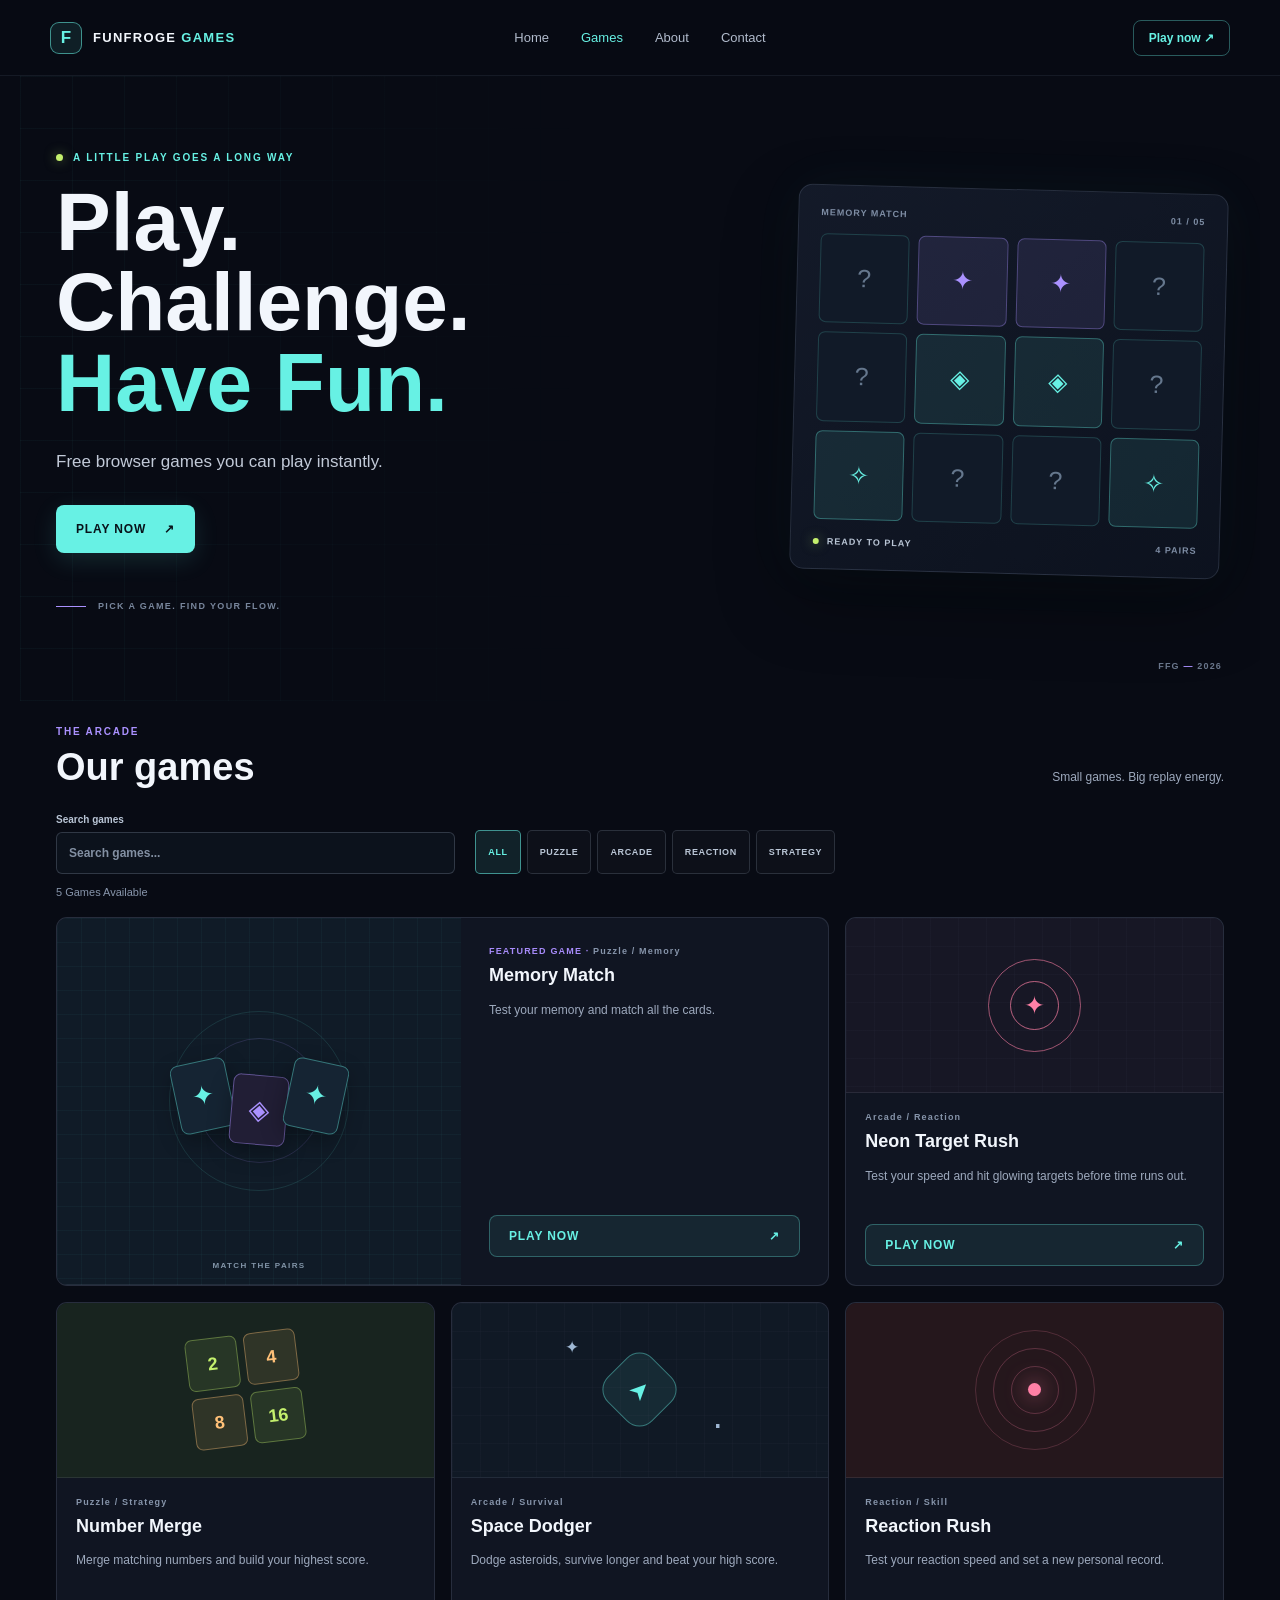
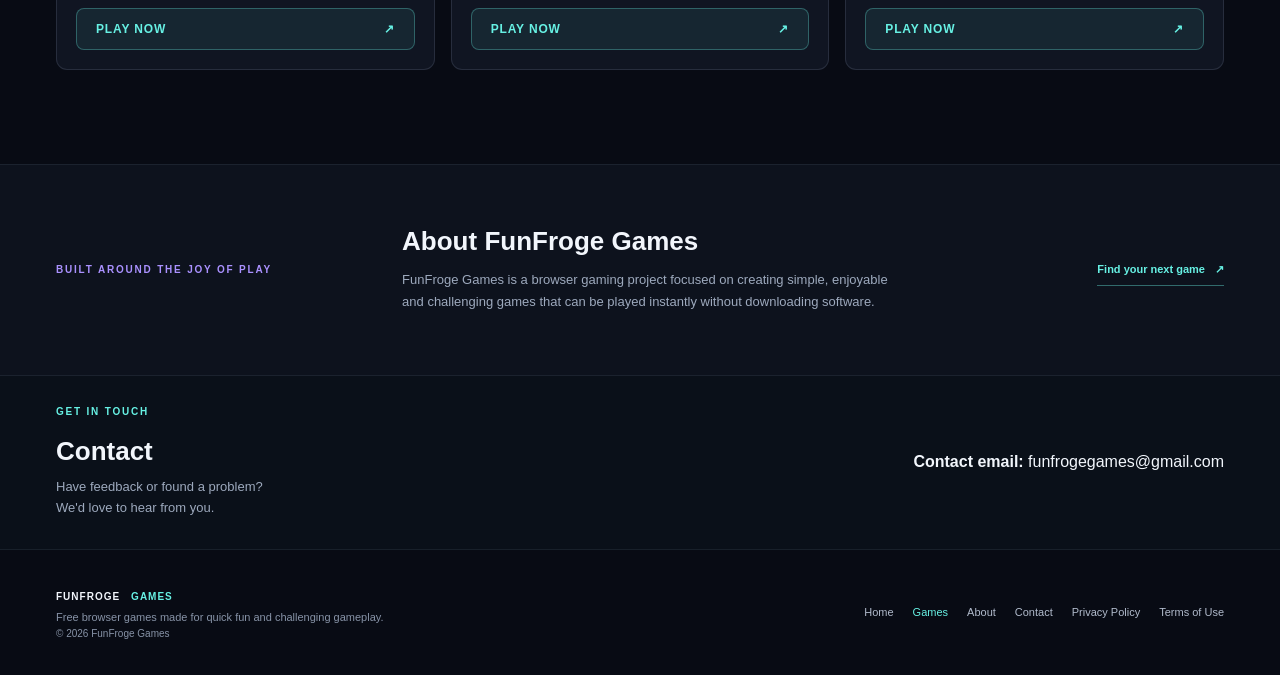
==== Game Hub/index.html @ 773a8972 "Add featured Memory Match card and canonical URL" ====
<!DOCTYPE html>
<html lang="en">
<head><meta name="google-site-verification" content="iga6OK8EvlN-212xRMoKIfvyMnZRNwwrxJqLpU9_YwQ" />
	<meta charset="UTF-8">
	<meta name="viewport" content="width=device-width, initial-scale=1.0">
	<meta name="theme-color" content="#080b14">
	<meta name="description" content="Play free online browser games at FunFroge Games. Enjoy puzzle, arcade, reaction and casual games on desktop and mobile.">
	<meta property="og:type" content="website">
	<meta property="og:title" content="FunFroge Games – Free Online Browser Games">
	<meta property="og:description" content="Play free online browser games at FunFroge Games. Enjoy puzzle, arcade, reaction and casual games on desktop and mobile.">
	<link rel="canonical" href="https://trend630-afk.github.io/funfroge/Game%20Hub/">
	<title>FunFroge Games – Free Online Browser Games</title>
	<link rel="stylesheet" href="style.css">
	<script src="script.js" defer></script>
<!-- Google tag (gtag.js) -->
<script async src="https://www.googletagmanager.com/gtag/js?id=G-54RHV9042V"></script>
<script>
  window.dataLayer = window.dataLayer || [];
  function gtag(){dataLayer.push(arguments);}
  gtag('js', new Date());
  gtag('config', 'G-54RHV9042V');
</script></head>
<body>
	<header class="site-header" id="home" data-nav-section>
		<a class="wordmark" href="#home" aria-label="FunFroge Games home">
			<span class="wordmark-icon" aria-hidden="true">F</span>
			<span>FUNFROGE <strong>GAMES</strong></span>
		</a>
		<nav class="main-nav" aria-label="Main navigation">
			<a href="#home">Home</a>
			<a href="#games">Games</a>
			<a href="#about">About</a>
			<a href="#contact">Contact</a>
		</nav>
		<a class="header-cta" href="#games">Play now <span aria-hidden="true">↗</span></a>
	</header>

	<main>
		<section class="hero" aria-labelledby="hero-title">
			<div class="hero-copy">
				<p class="eyebrow"><span class="eyebrow-dot"></span> A LITTLE PLAY GOES A LONG WAY</p>
				<h1 id="hero-title">Play. Challenge.<br><span>Have Fun.</span></h1>
				<p class="hero-lede">Free browser games you can play instantly.</p>
				<div class="hero-actions">
					<a class="button button-primary" href="#games">Play now <span aria-hidden="true">↗</span></a>
				</div>
				<div class="hero-note"><span class="note-rule"></span> PICK A GAME. FIND YOUR FLOW.</div>
			</div>
			<div class="hero-art" aria-hidden="true">
				<div class="art-topline"><span>MEMORY MATCH</span><span>01 / 05</span></div>
				<div class="memory-preview">
					<div class="preview-card preview-back">?</div>
					<div class="preview-card preview-open">✦</div>
					<div class="preview-card preview-open">✦</div>
					<div class="preview-card preview-back">?</div>
					<div class="preview-card preview-back">?</div>
					<div class="preview-card preview-symbol">◈</div>
					<div class="preview-card preview-symbol">◈</div>
					<div class="preview-card preview-back">?</div>
					<div class="preview-card preview-symbol">✧</div>
					<div class="preview-card preview-back">?</div>
					<div class="preview-card preview-back">?</div>
					<div class="preview-card preview-symbol">✧</div>
				</div>
				<div class="art-footer"><span><i></i> READY TO PLAY</span><span>4 PAIRS</span></div>
			</div>
			<div class="hero-index" aria-hidden="true">FFG <span>—</span> 2026</div>
		</section>

		<section class="games-section content-width" id="games" data-nav-section aria-labelledby="games-title">
			<div class="section-heading">
				<div>
					<p class="eyebrow">THE ARCADE</p>
					<h2 id="games-title">Our games</h2>
				</div>
				<p class="section-aside">Small games. Big replay energy.</p>
			</div>
			<div class="library-controls">
				<label class="game-search" for="gameSearch">
					<span>Search games</span>
					<input id="gameSearch" type="search" placeholder="Search games..." autocomplete="off">
				</label>
				<div class="category-filters" role="group" aria-label="Filter games by category">
					<button class="filter-button" type="button" data-filter="all" aria-pressed="true">All</button>
					<button class="filter-button" type="button" data-filter="puzzle" aria-pressed="false">Puzzle</button>
					<button class="filter-button" type="button" data-filter="arcade" aria-pressed="false">Arcade</button>
					<button class="filter-button" type="button" data-filter="reaction" aria-pressed="false">Reaction</button>
					<button class="filter-button" type="button" data-filter="strategy" aria-pressed="false">Strategy</button>
				</div>
				<p class="game-count" id="gameCount" role="status" aria-live="polite">5 Games Available</p>
			</div>
			<p class="no-games-message" id="noGamesMessage" hidden>No games match that search and category.</p>

			<div class="game-grid">
				<article class="game-card game-card-featured" data-categories="puzzle memory">

					<div class="game-art memory-art" aria-hidden="true">
						<div class="art-orbit orbit-one"></div>
						<div class="art-orbit orbit-two"></div>
						<div class="mini-card mini-card-a">✦</div>
						<div class="mini-card mini-card-b">◈</div>
						<div class="mini-card mini-card-c">✦</div>
						<span class="art-caption">MATCH THE PAIRS</span>
					</div>
					<div class="game-card-body">
						<div class="card-title-row">
							<div>
								<p class="card-category">Puzzle / Memory</p>
								<h3>Memory Match</h3>
							</div>
						</div>
						<p class="game-description">Test your memory and match all the cards.</p>
						<a class="button button-game" href="../Memory%20Match/index.html" aria-label="Play Memory Match">Play now <span aria-hidden="true">↗</span></a>
					</div>
				</article>

				<article class="game-card" data-categories="arcade reaction">
					<div class="game-art target-art" aria-hidden="true">
						<div class="target-ring ring-outer"></div><div class="target-ring ring-inner"></div><span>✦</span>
					</div>
					<div class="game-card-body">
						<div class="card-title-row"><div><p class="card-category">Arcade / Reaction</p><h3>Neon Target Rush</h3></div></div>
						<p class="game-description">Test your speed and hit glowing targets before time runs out.</p>
						<a class="button button-game" href="../Neon%20Target%20Rush/index.html" aria-label="Play Neon Target Rush">Play now <span aria-hidden="true">↗</span></a>
					</div>
				</article>

				<article class="game-card" data-categories="puzzle strategy">
					<div class="game-art merge-art" aria-hidden="true">
						<div class="merge-tiles"><span>2</span><span>4</span><span>8</span><span>16</span></div>
					</div>
					<div class="game-card-body">
						<div class="card-title-row"><div><p class="card-category">Puzzle / Strategy</p><h3>Number Merge</h3></div></div>
						<p class="game-description">Merge matching numbers and build your highest score.</p>
						<a class="button button-game" href="../Number%20Merge/index.html" aria-label="Play Number Merge">Play now <span aria-hidden="true">↗</span></a>
					</div>
				</article>

				<article class="game-card" data-categories="arcade survival">
					<div class="game-art space-art" aria-hidden="true">
						<div class="space-star star-one">✦</div><div class="space-star star-two">·</div><div class="space-ship">➤</div>
					</div>
					<div class="game-card-body">
						<div class="card-title-row"><div><p class="card-category">Arcade / Survival</p><h3>Space Dodger</h3></div></div>
						<p class="game-description">Dodge asteroids, survive longer and beat your high score.</p>
						<a class="button button-game" href="../Space%20Dodger/index.html" aria-label="Play Space Dodger">Play now <span aria-hidden="true">↗</span></a>
					</div>
				</article>

				<article class="game-card" data-categories="reaction skill">
					<div class="game-art reaction-art" aria-hidden="true">
						<div class="reaction-rings"><span></span><span></span><span></span></div>
						<div class="reaction-dot"></div>
					</div>
					<div class="game-card-body">
						<div class="card-title-row"><div><p class="card-category">Reaction / Skill</p><h3>Reaction Rush</h3></div></div>
						<p class="game-description">Test your reaction speed and set a new personal record.</p>
						<a class="button button-game" href="../Reaction%20Rush/index.html" aria-label="Play Reaction Rush">Play now <span aria-hidden="true">↗</span></a>
					</div>
				</article>
			</div>
		</section>

		<section class="about-section" id="about" data-nav-section aria-labelledby="about-title">
			<div class="about-inner content-width">
				<p class="eyebrow">BUILT AROUND THE JOY OF PLAY</p>
				<div class="about-copy">
					<h2 id="about-title">About FunFroge Games</h2>
					<p>FunFroge Games is a browser gaming project focused on creating simple, enjoyable and challenging games that can be played instantly without downloading software.</p>
				</div>
				<a class="about-link" href="#games">Find your next game <span aria-hidden="true">↗</span></a>
			</div>
		</section>

		<section class="contact-section" id="contact" data-nav-section aria-labelledby="contact-title">
			<div class="contact-inner content-width">
				<div>
					<p class="eyebrow">GET IN TOUCH</p>
					<h2 id="contact-title">Contact</h2>
					<p>Have feedback or found a problem?<br>We'd love to hear from you.</p>
				</div>
				<p><strong>Contact email:</strong>
<a href="mailto:funfrogegames@gmail.com">funfrogegames@gmail.com</a></p>
			</div>
		</section>
	</main>

	<footer class="site-footer">
		<div class="footer-brand">
			<a class="footer-wordmark" href="#home">FUNFROGE <span>GAMES</span></a>
			<p class="footer-description">Free browser games made for quick fun and challenging gameplay.</p>
			<p class="footer-copyright">© 2026 FunFroge Games</p>
		</div>
		<nav class="footer-nav" aria-label="Footer navigation">
			<a href="#home">Home</a><a href="#games">Games</a><a href="#about">About</a><a href="#contact">Contact</a>
			<a href="privacy.html">Privacy Policy</a><a href="terms.html">Terms of Use</a>
		</nav>
	</footer>
</body>
</html>
---- Game Hub/style.css ----
:root {
	color-scheme: dark;
	--ink: #080b14;
	--panel: #101522;
	--panel-raised: #151c2b;
	--line: rgba(190, 208, 235, 0.13);
	--muted: #9da9bd;
	--text: #f2f6fc;
	--cyan: #67f1e4;
	--purple: #aa91ff;
	--lime: #c4f06d;
}

* {
	box-sizing: border-box;
}

html {
	scroll-behavior: smooth;
	scroll-padding-top: 88px;
}

body {
	min-width: 320px;
	margin: 0;
	background: var(--ink);
	color: var(--text);
	font-family: "Bahnschrift", "Trebuchet MS", sans-serif;
	-webkit-font-smoothing: antialiased;
}

a {
	color: inherit;
	text-decoration: none;
}

a:focus-visible {
	outline: 2px solid var(--cyan);
	outline-offset: 4px;
}

.site-header {
	position: sticky;
	top: 0;
	z-index: 10;
	display: grid;
	grid-template-columns: 1fr auto 1fr;
	align-items: center;
	min-height: 76px;
	padding: 0 max(32px, calc((100vw - 1180px) / 2));
	border-bottom: 1px solid rgba(190, 208, 235, 0.08);
	background: rgba(8, 11, 20, 0.92);
	backdrop-filter: blur(16px);
}

.wordmark,
.footer-wordmark {
	display: inline-flex;
	align-items: center;
	gap: 11px;
	width: fit-content;
	font-size: 13px;
	font-weight: 800;
	letter-spacing: 0.1em;
}

.wordmark strong,
.footer-wordmark span {
	color: var(--cyan);
}

.wordmark-icon {
	display: grid;
	place-items: center;
	width: 32px;
	height: 32px;
	border: 1px solid rgba(103, 241, 228, 0.55);
	border-radius: 9px;
	background: rgba(103, 241, 228, 0.09);
	color: var(--cyan);
	font-size: 17px;
	letter-spacing: 0;
}

.main-nav,
.footer-nav {
	display: flex;
	align-items: center;
	gap: 32px;
}

.footer-nav {
	flex-wrap: wrap;
	justify-content: flex-end;
	row-gap: 12px;
}

.main-nav a,
.footer-nav a {
	color: #b1bbcc;
	font-size: 13px;
	transition: color 160ms ease;
}

.main-nav a:hover,
.footer-nav a:hover,
.main-nav a[aria-current="location"],
.footer-nav a[aria-current="location"] {
	color: var(--cyan);
}

.header-cta {
	justify-self: end;
	padding: 10px 15px;
	border: 1px solid rgba(103, 241, 228, 0.35);
	border-radius: 8px;
	color: var(--cyan);
	font-size: 12px;
	font-weight: 700;
	transition: background 160ms ease, border-color 160ms ease, transform 160ms ease;
}

.header-cta:hover {
	transform: translateY(-1px);
	border-color: var(--cyan);
	background: rgba(103, 241, 228, 0.08);
}

.hero {
	position: relative;
	display: grid;
	grid-template-columns: minmax(0, 1fr) minmax(330px, 0.86fr);
	align-items: center;
	gap: 64px;
	min-height: 570px;
	max-width: 1240px;
	margin: 0 auto;
	padding: 76px 36px 90px;
	overflow: hidden;
}

.hero::before {
	position: absolute;
	top: 0;
	left: 0;
	width: 52%;
	height: 100%;
	background-image: linear-gradient(rgba(103, 241, 228, 0.035) 1px, transparent 1px), linear-gradient(90deg, rgba(103, 241, 228, 0.035) 1px, transparent 1px);
	background-size: 52px 52px;
	content: "";
	mask-image: linear-gradient(90deg, #000 5%, transparent 90%);
	pointer-events: none;
}

.hero-copy {
	position: relative;
	z-index: 1;
	max-width: 590px;
}

.eyebrow {
	margin: 0 0 19px;
	color: var(--cyan);
	font-size: 10px;
	font-weight: 800;
	letter-spacing: 0.18em;
}

.hero .eyebrow {
	display: flex;
	align-items: center;
	gap: 10px;
}

.eyebrow-dot,
.status-badge i,
.art-footer i {
	width: 7px;
	height: 7px;
	border-radius: 50%;
	background: var(--lime);
	box-shadow: 0 0 12px rgba(196, 240, 109, 0.5);
}

.hero h1 {
	margin: 0;
	font-size: clamp(50px, 6.6vw, 82px);
	font-weight: 800;
	letter-spacing: 0;
	line-height: 0.98;
}

.hero h1 span {
	color: var(--cyan);
}

.hero-lede {
	max-width: 450px;
	margin: 25px 0 0;
	color: #c2cad8;
	font-size: 17px;
	line-height: 1.6;
}

.hero-support {
	margin: 8px 0 0;
	color: var(--muted);
	font-size: 13px;
	line-height: 1.6;
}

.hero-actions {
	display: flex;
	flex-wrap: wrap;
	gap: 12px;
	margin-top: 30px;
}

.button {
	display: inline-flex;
	align-items: center;
	justify-content: center;
	gap: 18px;
	min-height: 48px;
	padding: 0 19px;
	border: 1px solid transparent;
	border-radius: 8px;
	font-size: 12px;
	font-weight: 800;
	letter-spacing: 0.07em;
	text-transform: uppercase;
	transition: transform 170ms ease, background 170ms ease, border-color 170ms ease, box-shadow 170ms ease;
}

.button:hover {
	transform: translateY(-2px);
}

.button:active,
.header-cta:active {
	transform: translateY(1px) scale(0.985);
}

.button-primary {
	background: var(--cyan);
	color: #081219;
	box-shadow: 0 7px 24px rgba(103, 241, 228, 0.13);
}

.button-primary:hover {
	background: #8cfff3;
	box-shadow: 0 9px 26px rgba(103, 241, 228, 0.23);
}

.button-secondary {
	border-color: rgba(190, 208, 235, 0.2);
	background: rgba(255, 255, 255, 0.025);
	color: #e4eaf5;
}

.button-secondary:hover {
	border-color: rgba(170, 145, 255, 0.65);
	background: rgba(170, 145, 255, 0.08);
}

.hero-note {
	display: flex;
	align-items: center;
	gap: 12px;
	margin-top: 48px;
	color: #78869c;
	font-size: 9px;
	font-weight: 700;
	letter-spacing: 0.15em;
}

.note-rule {
	width: 30px;
	height: 1px;
	background: var(--purple);
}

.hero-art {
	position: relative;
	width: 100%;
	max-width: 430px;
	justify-self: end;
	padding: 22px;
	border: 1px solid rgba(148, 165, 192, 0.18);
	border-radius: 14px;
	background: linear-gradient(145deg, rgba(21, 28, 43, 0.92), rgba(13, 19, 31, 0.95));
	box-shadow: 0 28px 70px rgba(0, 0, 0, 0.35), 0 0 55px rgba(103, 241, 228, 0.045);
	transform: rotate(1.5deg);
}

.art-topline,
.art-footer {
	display: flex;
	align-items: center;
	justify-content: space-between;
	color: #7e8da4;
	font-size: 9px;
	font-weight: 700;
	letter-spacing: 0.11em;
}

.art-topline {
	margin-bottom: 16px;
}

.memory-preview {
	display: grid;
	grid-template-columns: repeat(4, 1fr);
	gap: 9px;
}

.preview-card {
	display: grid;
	place-items: center;
	aspect-ratio: 1;
	border: 1px solid rgba(103, 241, 228, 0.18);
	border-radius: 7px;
	background: #111a28;
	color: #65778d;
	font-size: clamp(17px, 2.5vw, 25px);
}

.preview-open {
	border-color: rgba(170, 145, 255, 0.35);
	background: rgba(170, 145, 255, 0.1);
	color: var(--purple);
}

.preview-symbol {
	border-color: rgba(103, 241, 228, 0.33);
	background: rgba(103, 241, 228, 0.09);
	color: var(--cyan);
}

.art-footer {
	margin-top: 17px;
}

.art-footer span:first-child {
	display: inline-flex;
	align-items: center;
	gap: 8px;
	color: #bac6d6;
}

.art-footer i {
	width: 6px;
	height: 6px;
}

.hero-index {
	position: absolute;
	right: 38px;
	bottom: 30px;
	color: #69768b;
	font-size: 9px;
	font-weight: 700;
	letter-spacing: 0.13em;
}

.hero-index span {
	color: var(--purple);
}

.content-width {
	width: min(1168px, calc(100% - 64px));
	margin-right: auto;
	margin-left: auto;
}

.games-section {
	padding-top: 25px;
	padding-bottom: 94px;
}

.section-heading {
	display: flex;
	align-items: end;
	justify-content: space-between;
	gap: 20px;
	margin-bottom: 25px;
}

.section-heading .eyebrow {
	margin-bottom: 9px;
	color: var(--purple);
}

.section-heading h2,
.about-copy h2 {
	margin: 0;
	font-size: clamp(28px, 3.5vw, 38px);
	letter-spacing: 0;
}

.section-heading h2 span {
	margin-right: 8px;
	font-size: 0.78em;
}

.section-aside {
	margin: 0 0 5px;
	color: var(--muted);
	font-size: 12px;
}

.library-controls {
	display: grid;
	grid-template-columns: minmax(210px, 0.8fr) minmax(0, 1.5fr);
	align-items: end;
	gap: 12px 20px;
	margin-bottom: 19px;
}

.game-search {
	display: grid;
	gap: 7px;
	color: #bac6d6;
	font-size: 10px;
	font-weight: 700;
}

.game-search input {
	width: 100%;
	min-height: 42px;
	padding: 0 12px;
	border: 1px solid rgba(190, 208, 235, 0.2);
	border-radius: 6px;
	background: #0c121c;
	color: var(--text);
	font: inherit;
	font-size: 12px;
}

.game-search input::placeholder {
	color: #8390a3;
}

.game-search input:focus-visible,
.filter-button:focus-visible {
	outline: 2px solid var(--cyan);
	outline-offset: 2px;
}

.category-filters {
	display: flex;
	flex-wrap: wrap;
	align-items: center;
	gap: 6px;
}

.filter-button {
	min-height: 44px;
	padding: 0 12px;
	border: 1px solid rgba(190, 208, 235, 0.16);
	border-radius: 5px;
	background: rgba(255, 255, 255, 0.025);
	color: #bac6d6;
	cursor: pointer;
	font-size: 9px;
	font-weight: 800;
	letter-spacing: 0.07em;
	text-transform: uppercase;
	transition: border-color 150ms ease, background 150ms ease, color 150ms ease;
}

.filter-button:hover,
.filter-button[aria-pressed="true"] {
	border-color: rgba(103, 241, 228, 0.55);
	background: rgba(103, 241, 228, 0.1);
	color: var(--cyan);
}

.game-count {
	grid-column: 1 / -1;
	margin: 0;
	color: #8795ab;
	font-size: 11px;
}

.no-games-message {
	padding: 30px 12px;
	color: var(--muted);
	text-align: center;
}

.no-games-message[hidden] {
	display: none;
}

.game-grid {
	display: grid;
	grid-template-columns: repeat(3, minmax(0, 1fr));
	gap: 16px;
}

.game-card {
	display: flex;
	flex-direction: column;
	min-width: 0;
	overflow: hidden;
	border: 1px solid var(--line);
	border-radius: 11px;
	background: var(--panel);
	transition: transform 190ms ease, border-color 190ms ease, box-shadow 190ms ease;
}

.game-card[hidden] {
	display: none;
}

.game-card:hover {
	transform: translateY(-4px);
	border-color: rgba(103, 241, 228, 0.38);
	box-shadow: 0 14px 32px rgba(0, 0, 0, 0.23), 0 0 24px rgba(103, 241, 228, 0.07);
}

.game-art {
	position: relative;
	display: grid;
	place-items: center;
	height: 175px;
	overflow: hidden;
	border-bottom: 1px solid rgba(190, 208, 235, 0.1);
}

.memory-art {
	background-color: #101b27;
	background-image: linear-gradient(rgba(103, 241, 228, 0.035) 1px, transparent 1px), linear-gradient(90deg, rgba(103, 241, 228, 0.035) 1px, transparent 1px);
	background-size: 24px 24px;
}

.art-orbit {
	position: absolute;
	width: 180px;
	height: 180px;
	border: 1px solid rgba(103, 241, 228, 0.12);
	border-radius: 50%;
}

.orbit-two {
	width: 125px;
	height: 125px;
	border-color: rgba(170, 145, 255, 0.16);
}

.mini-card {
	position: absolute;
	display: grid;
	place-items: center;
	width: 56px;
	height: 70px;
	border: 1px solid rgba(103, 241, 228, 0.4);
	border-radius: 8px;
	background: #152433;
	box-shadow: 0 8px 22px rgba(0, 0, 0, 0.3);
	color: var(--cyan);
	font-size: 27px;
}

.mini-card-a {
	transform: translate(-56px, -5px) rotate(-12deg);
}

.mini-card-b {
	transform: translate(0, 9px) rotate(5deg);
	border-color: rgba(170, 145, 255, 0.45);
	background: #211e35;
	color: var(--purple);
}

.mini-card-c {
	transform: translate(57px, -5px) rotate(12deg);
}

.art-caption {
	position: absolute;
	bottom: 14px;
	color: #8295a8;
	font-size: 8px;
	font-weight: 700;
	letter-spacing: 0.17em;
}

.game-card-body {
	display: flex;
	flex: 1;
	flex-direction: column;
	padding: 19px;
}

.card-title-row {
	display: flex;
	align-items: flex-start;
	justify-content: space-between;
	gap: 10px;
}

.card-category {
	margin: 0 0 7px;
	color: #8795ab;
	font-size: 9px;
	font-weight: 700;
	letter-spacing: 0.13em;
}

.card-title-row h3 {
	margin: 0;
	font-size: 18px;
	line-height: 1.35;
}

.status-badge,
.coming-badge {
	display: inline-flex;
	align-items: center;
	gap: 7px;
	flex: 0 0 auto;
	padding: 6px 8px;
	border: 1px solid rgba(196, 240, 109, 0.22);
	border-radius: 5px;
	background: rgba(196, 240, 109, 0.07);
	color: var(--lime);
	font-size: 9px;
	font-weight: 800;
	letter-spacing: 0.08em;
	text-transform: uppercase;
}

.status-badge i {
	width: 5px;
	height: 5px;
}

.game-description {
	min-height: 40px;
	margin: 13px 0 17px;
	color: var(--muted);
	font-size: 12px;
	line-height: 1.65;
}

.button-game {
	width: 100%;
	min-height: 42px;
	margin-top: auto;
	justify-content: space-between;
	border-color: rgba(103, 241, 228, 0.3);
	background: rgba(103, 241, 228, 0.08);
	color: var(--cyan);
}

.button-game:hover {
	border-color: var(--cyan);
	background: rgba(103, 241, 228, 0.14);
}

.game-card-upcoming {
	border-color: rgba(190, 208, 235, 0.1);
	background: #0e131f;
}

.game-card-upcoming:hover {
	border-color: rgba(170, 145, 255, 0.3);
}

.target-art {
	background: #171725;
}

.merge-art {
	background: #18241f;
}

.merge-tiles {
	position: relative;
	display: grid;
	grid-template-columns: repeat(2, 52px);
	gap: 7px;
	transform: rotate(-7deg);
}

.merge-tiles span {
	display: grid;
	place-items: center;
	aspect-ratio: 1;
	border: 1px solid rgba(196, 240, 109, 0.35);
	border-radius: 7px;
	background: rgba(196, 240, 109, 0.09);
	color: var(--lime);
	font-size: 18px;
	font-weight: 800;
}

.merge-tiles span:nth-child(2),
.merge-tiles span:nth-child(3) {
	border-color: rgba(255, 192, 120, 0.38);
	background: rgba(255, 192, 120, 0.1);
	color: #ffc078;
}

.reaction-art {
	background: #25171c;
}

.reaction-rings {
	position: absolute;
	width: 120px;
	height: 120px;
	border: 1px solid rgba(255, 128, 166, 0.2);
	border-radius: 50%;
}

.reaction-rings span {
	position: absolute;
	inset: 17px;
	border: 1px solid rgba(255, 128, 166, 0.26);
	border-radius: 50%;
}

.reaction-rings span:nth-child(2) {
	inset: 35px;
}

.reaction-rings span:nth-child(3) {
	inset: 53px;
}

.reaction-dot {
	position: relative;
	width: 13px;
	height: 13px;
	border-radius: 50%;
	background: #ff80a6;
	box-shadow: 0 0 22px rgba(255, 128, 166, 0.8);
}

.target-art::before,
.quest-art::before,
.space-art::before {
	position: absolute;
	inset: 0;
	background-image: linear-gradient(rgba(190, 208, 235, 0.025) 1px, transparent 1px), linear-gradient(90deg, rgba(190, 208, 235, 0.025) 1px, transparent 1px);
	background-size: 28px 28px;
	content: "";
}

.target-ring {
	position: absolute;
	border: 1px solid rgba(255, 128, 166, 0.58);
	border-radius: 50%;
}

.ring-outer {
	width: 93px;
	height: 93px;
}

.ring-inner {
	width: 49px;
	height: 49px;
	border-color: rgba(255, 128, 166, 0.7);
}

.target-art span {
	position: relative;
	color: #ff80a6;
	font-size: 25px;
}

.quest-art {
	background: #181627;
}

.quest-sigil {
	position: relative;
	width: 70px;
	height: 70px;
	display: grid;
	place-items: center;
	border: 1px solid rgba(170, 145, 255, 0.65);
	border-radius: 50% 50% 44% 44%;
	background: rgba(170, 145, 255, 0.08);
	box-shadow: 0 0 28px rgba(170, 145, 255, 0.13);
	color: #c5b8ff;
	font-size: 31px;
}

.quest-star {
	position: absolute;
	color: #e5cb79;
	font-size: 30px;
}

.star-a { top: 37px; left: 28%; }
.star-b { right: 27%; bottom: 28px; }

.space-art {
	background: #101925;
}

.space-star {
	position: absolute;
	color: #9fb8d4;
}

.star-one { top: 34px; left: 30%; font-size: 17px; }
.star-two { right: 28%; bottom: 32px; font-size: 36px; }

.space-ship {
	position: relative;
	width: 63px;
	height: 63px;
	display: grid;
	place-items: center;
	border: 1px solid rgba(103, 241, 228, 0.4);
	border-radius: 18px;
	background: rgba(103, 241, 228, 0.08);
	color: var(--cyan);
	font-size: 24px;
	transform: rotate(-45deg);
}

.coming-badge {
	border-color: rgba(170, 145, 255, 0.23);
	background: rgba(170, 145, 255, 0.07);
	color: #c0b1ff;
}

.about-section {
	border-top: 1px solid rgba(190, 208, 235, 0.08);
	border-bottom: 1px solid rgba(190, 208, 235, 0.08);
	background: #0d121d;
}

.contact-section {
	border-bottom: 1px solid rgba(190, 208, 235, 0.08);
	background: #0a1019;
}

.contact-inner {
	display: flex;
	align-items: center;
	justify-content: space-between;
	gap: 28px;
	min-height: 170px;
	padding-top: 30px;
	padding-bottom: 30px;
}

.contact-inner h2 {
	margin: 0;
	font-size: 26px;
}

.contact-inner > div > p:last-child {
	margin: 9px 0 0;
	color: var(--muted);
	font-size: 13px;
	line-height: 1.65;
}

.contact-email {
	display: grid;
	gap: 6px;
	margin: 0;
	padding: 13px 16px;
	border: 1px solid rgba(103, 241, 228, 0.2);
	border-radius: 6px;
	background: rgba(103, 241, 228, 0.04);
}

.contact-email span {
	color: #9da9bd;
	font-size: 9px;
	font-weight: 700;
	letter-spacing: 0.1em;
	text-transform: uppercase;
}

.contact-email strong {
	color: var(--cyan);
	font-size: 12px;
}

.about-inner {
	display: grid;
	grid-template-columns: 0.75fr 1.6fr auto;
	align-items: center;
	gap: 38px;
	min-height: 210px;
	padding-top: 35px;
	padding-bottom: 35px;
}

.about-inner > .eyebrow {
	margin: 0;
	color: var(--purple);
	line-height: 1.7;
}

.about-copy h2 {
	font-size: 26px;
}

.about-copy p {
	max-width: 490px;
	margin: 12px 0 0;
	color: var(--muted);
	font-size: 13px;
	line-height: 1.7;
}

.about-link {
	align-self: center;
	padding: 9px 0;
	border-bottom: 1px solid rgba(103, 241, 228, 0.4);
	color: var(--cyan);
	font-size: 11px;
	font-weight: 700;
	white-space: nowrap;
}

.about-link span {
	margin-left: 7px;
}

.site-footer {
	display: grid;
	grid-template-columns: minmax(0, 1fr) auto;
	align-items: center;
	justify-content: space-between;
	gap: 20px;
	min-height: 125px;
	width: min(1168px, calc(100% - 64px));
	margin: 0 auto;
}

.footer-wordmark {
	font-size: 10px;
	letter-spacing: 0.1em;
}

.footer-description,
.footer-copyright {
	margin: 0;
	color: #8793a7;
	font-size: 11px;
}

.footer-description {
	margin-top: 7px;
}

.footer-copyright {
	margin-top: 5px;
	font-size: 10px;
}

.footer-divider {
	padding: 0 7px;
	color: #4f5e73;
}

.footer-nav {
	gap: 19px;
}

.footer-nav a {
	font-size: 11px;
}

@media (max-width: 900px) {
	.site-header {
		padding-right: 24px;
		padding-left: 24px;
	}

	.hero {
		grid-template-columns: minmax(0, 1fr) minmax(270px, 0.8fr);
		gap: 34px;
		min-height: 520px;
		padding-right: 28px;
		padding-left: 28px;
	}

	.game-grid {
		grid-template-columns: repeat(2, minmax(0, 1fr));
	}

	.game-card-featured {
		grid-row: span 2;
	}

	.game-card-featured .game-art {
		height: 210px;
	}

	.game-card-upcoming .game-art {
		height: 150px;
	}

	.about-inner {
		grid-template-columns: 0.7fr 1.5fr;
		gap: 20px;
	}

	.about-link {
		grid-column: 2;
		justify-self: start;
	}

	.site-footer {
		flex-wrap: wrap;
		padding-top: 23px;
		padding-bottom: 23px;
	}

	.library-controls {
		grid-template-columns: 1fr;
		gap: 11px;
	}

	.category-filters {
		gap: 6px;
	}

	.filter-button {
		flex: 1 1 auto;
	}
}

@media (max-width: 600px) {
	html {
		scroll-padding-top: 112px;
	}

	.site-header {
		grid-template-columns: 1fr auto;
		gap: 9px 16px;
		min-height: 88px;
		padding: 12px 18px;
	}

	.wordmark {
		font-size: 11px;
	}

	.header-cta {
		grid-column: 2;
		grid-row: 1;
		padding: 8px 10px;
		font-size: 10px;
	}

	.main-nav {
		grid-column: 1 / -1;
		grid-row: 2;
		justify-content: space-between;
		gap: 14px;
		max-width: 270px;
	}

	.main-nav a {
		padding: 4px 0;
		font-size: 12px;
	}

	.category-filters {
    display: grid;
    grid-template-columns: repeat(3, minmax(0, 1fr));
    gap: 8px;
}

.filter-button {
    width: 100%;
    min-height: 44px;
}

	.hero {
		grid-template-columns: 1fr;
		gap: 32px;
		min-height: auto;
		padding: 56px 22px 75px;
	}

	.hero::before {
		width: 100%;
		height: 60%;
	}

	.hero h1 {
		font-size: clamp(48px, 12vw, 68px);
	}

	.hero-lede {
		margin-top: 20px;
		font-size: 15px;
	}

	.hero-support {
		font-size: 12px;
	}

	.hero-actions {
		gap: 9px;
		margin-top: 24px;
	}

	.button {
		min-height: 45px;
		padding-right: 14px;
		padding-left: 14px;
		font-size: 10px;
	}

	.hero-note {
		margin-top: 30px;
	}

	.hero-art {
		max-width: 390px;
		justify-self: center;
		padding: 16px;
	}

	.preview-card {
		font-size: 21px;
	}

	.hero-index {
		right: 22px;
		bottom: 22px;
	}

	.content-width,
	.site-footer {
		width: calc(100% - 36px);
	}

	.games-section {
		padding-top: 15px;
		padding-bottom: 65px;
	}

	.section-heading {
		align-items: flex-start;
		flex-direction: column;
		gap: 9px;
	}

	.section-heading h2 {
		font-size: 30px;
	}

	.game-grid {
		grid-template-columns: minmax(0, 1fr);
		gap: 13px;
	}

	.game-card-featured {
		grid-row: auto;
	}

	.game-card-featured .game-art,
	.game-card-upcoming .game-art {
		height: 155px;
	}

	.game-card-body {
		padding: 17px;
	}

	.about-inner {
		grid-template-columns: 1fr;
		gap: 15px;
		padding-top: 37px;
		padding-bottom: 37px;
	}

	.contact-inner {
		align-items: flex-start;
		flex-direction: column;
		gap: 17px;
		padding-top: 30px;
		padding-bottom: 30px;
	}

	.about-inner > .eyebrow {
		max-width: 260px;
	}

	.about-link {
		grid-column: auto;
	}

	.site-footer {
		grid-template-columns: 1fr;
		align-items: start;
		gap: 14px;
		padding-top: 24px;
		padding-bottom: 24px;
	}

	.footer-nav {
		gap: 22px;
	}
}

@media (max-width: 360px) {
	.site-header {
		padding-right: 14px;
		padding-left: 14px;
	}

	.wordmark {
		gap: 8px;
		font-size: 10px;
	}

	.wordmark-icon {
		width: 29px;
		height: 29px;
	}

	.hero {
		padding-right: 18px;
		padding-left: 18px;
	}

	.hero h1 {
		font-size: 46px;
	}

	.hero-actions .button {
		gap: 10px;
		padding-right: 11px;
		padding-left: 11px;
	}

	.hero-art {
		padding: 13px;
	}
}

@media (prefers-reduced-motion: reduce) {
	*,
	*::before,
	*::after {
		scroll-behavior: auto !important;
		transition-duration: 0.01ms !important;
		animation-duration: 0.01ms !important;
		animation-iteration-count: 1 !important;
	}
}

.legal-main {
	width: min(900px, calc(100% - 48px));
	margin: 0 auto;
	padding: 54px 0 72px;
}

.legal-heading {
	margin-bottom: 30px;
	padding-bottom: 25px;
	border-bottom: 1px solid var(--line);
}

.legal-heading .eyebrow {
	color: var(--cyan);
}

.legal-heading h1 {
	margin: 0;
	font-size: 48px;
	font-weight: 800;
	letter-spacing: 0;
	line-height: 1.08;
}

.legal-heading > p:last-child {
	max-width: 700px;
	margin: 12px 0 0;
	color: #c2cad8;
	font-size: 15px;
	line-height: 1.7;
}

.legal-content {
	max-width: 780px;
}

.legal-content section {
	padding: 21px 0;
	border-bottom: 1px solid rgba(190, 208, 235, 0.1);
}

.legal-content section:first-child {
	padding-top: 0;
}

.legal-content h2 {
	margin: 0 0 10px;
	font-size: 20px;
	font-weight: 700;
	letter-spacing: 0;
}

.legal-content p,
.legal-content li {
	color: #c2cad8;
	font-size: 14px;
	line-height: 1.75;
}

.legal-content p + p {
	margin-top: 10px;
}

.legal-content ul {
	margin: 10px 0 0 20px;
}

.legal-content li + li {
	margin-top: 6px;
}

.legal-placeholder {
	color: var(--cyan);
	font-weight: 700;
	overflow-wrap: anywhere;
}

.legal-note {
	margin-top: 24px;
	padding: 14px 16px;
	border-left: 3px solid var(--amber);
	background: rgba(255, 202, 105, 0.07);
	color: #f0d7a7;
	font-size: 13px;
	line-height: 1.6;
}

.contact-detail {
	width: fit-content;
	max-width: 100%;
	margin-top: 26px;
	padding: 15px 18px;
	border: 1px solid rgba(103, 241, 228, 0.25);
	border-radius: 6px;
	background: rgba(103, 241, 228, 0.04);
}

.contact-detail span,
.contact-detail strong {
	display: block;
}

.contact-detail span {
	margin-bottom: 7px;
	color: #9da9bd;
	font-size: 10px;
	font-weight: 700;
	letter-spacing: 0.09em;
	text-transform: uppercase;
}

.contact-detail strong {
	color: var(--cyan);
	font-size: 15px;
	font-weight: 700;
	overflow-wrap: anywhere;
}

@media (max-width: 600px) {
	.legal-main {
		width: calc(100% - 36px);
		padding: 36px 0 52px;
	}

	.legal-heading h1 {
		font-size: 38px;
	}

	.legal-content h2 {
		font-size: 18px;
	}

	.legal-content p,
	.legal-content li {
		font-size: 13px;
	}
}
/* Mobile category filter layout fix */
@media (max-width: 600px) {
    .category-filters {
        display: grid !important;
        grid-template-columns: repeat(3, minmax(0, 1fr)) !important;
        gap: 8px !important;
    }

    .category-filters .filter-button {
        width: 100%;
        min-width: 0;
        min-height: 44px;
        padding: 10px 4px;
    }
}
/* Featured Memory Match card */
.game-card-featured {
    grid-column: span 2;
    display: grid;
    grid-template-columns: 1.1fr 1fr;
    align-items: stretch;
    overflow: hidden;
}

.game-card-featured .game-art {
    height: 100%;
    min-height: 260px;
}

.game-card-featured .game-card-body {
    display: flex;
    flex-direction: column;
    justify-content: center;
    padding: 28px;
}

.game-card-featured .card-category::before {
   content: "FEATURED GAME · ";
    color: #a78bfa;
    font-weight: 800;
}

@media (max-width: 900px) {
    .game-card-featured {
        grid-column: span 2;
    }
}

@media (max-width: 600px) {
    .game-card-featured {
        grid-column: span 1;
        grid-template-columns: 1fr;
    }

    .game-card-featured .game-art {
        min-height: 155px;
    }

    .game-card-featured .game-card-body {
        padding: 20px;
    }
}
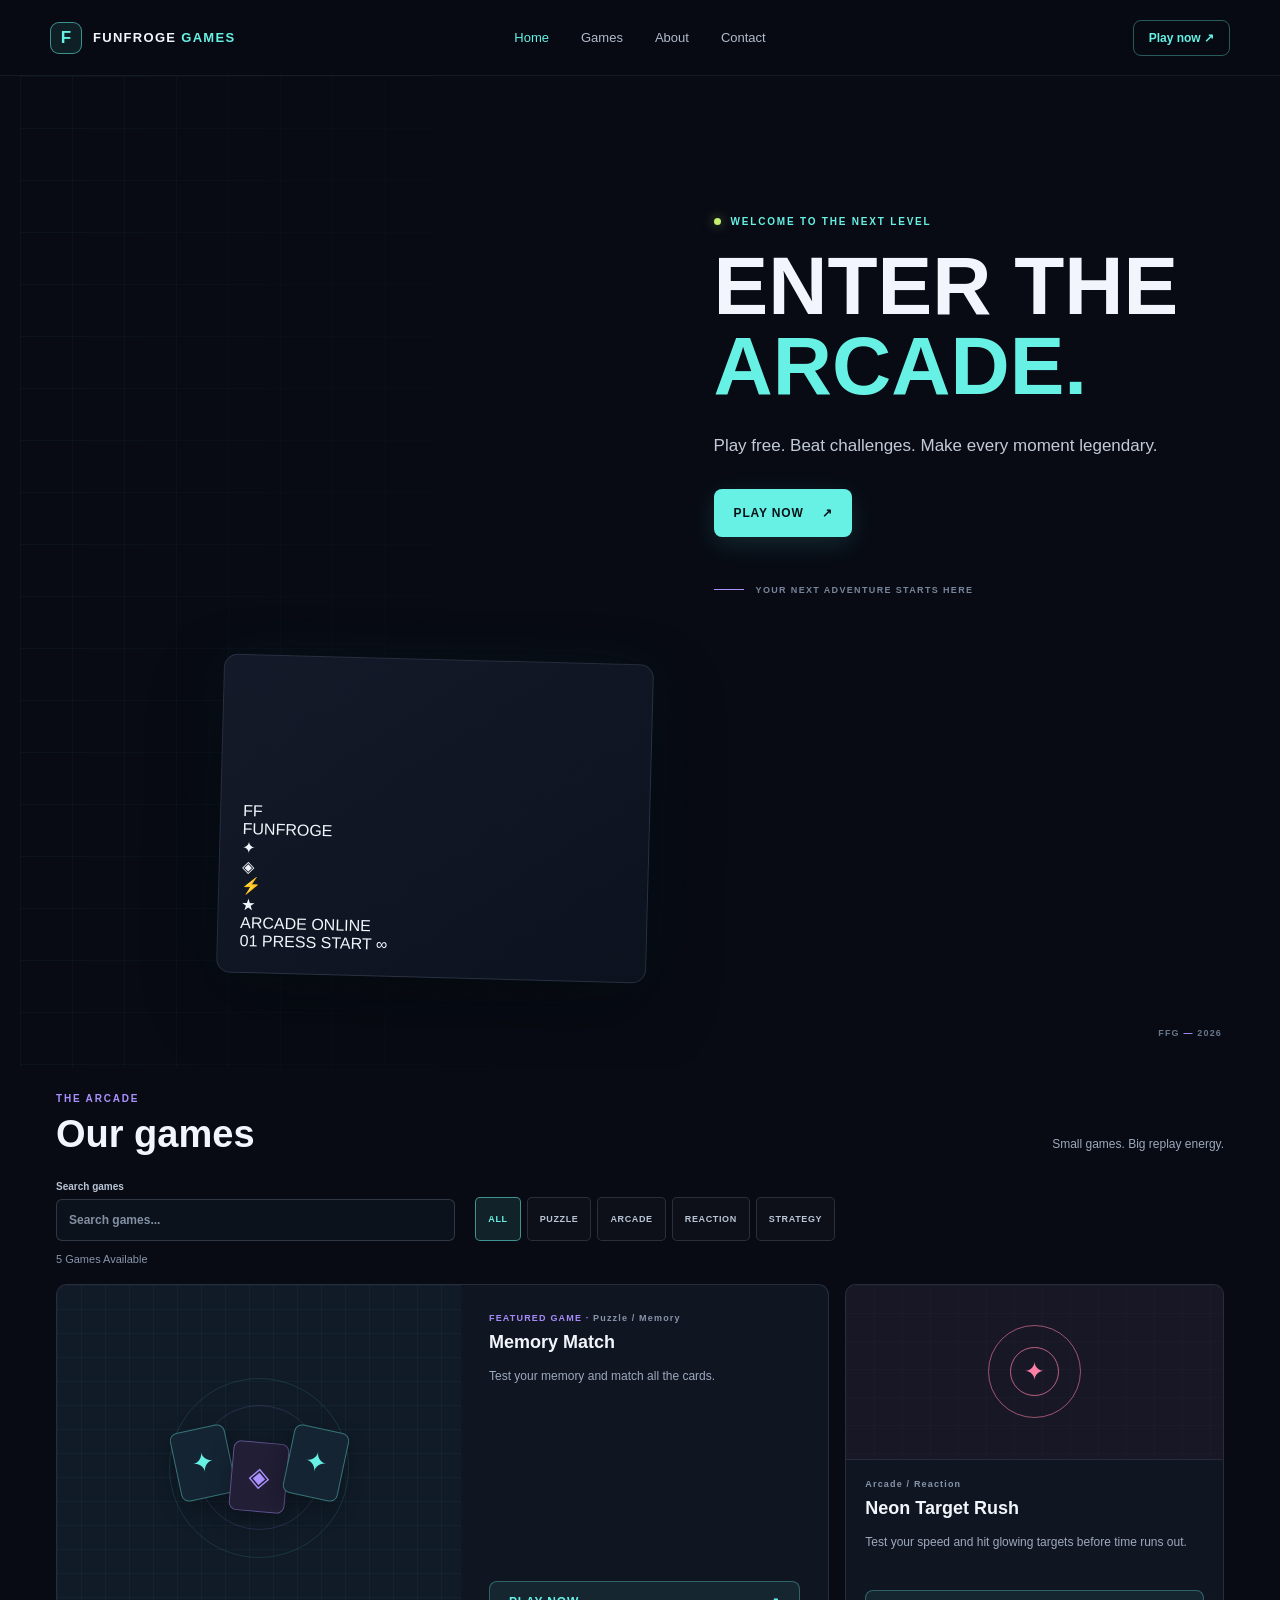
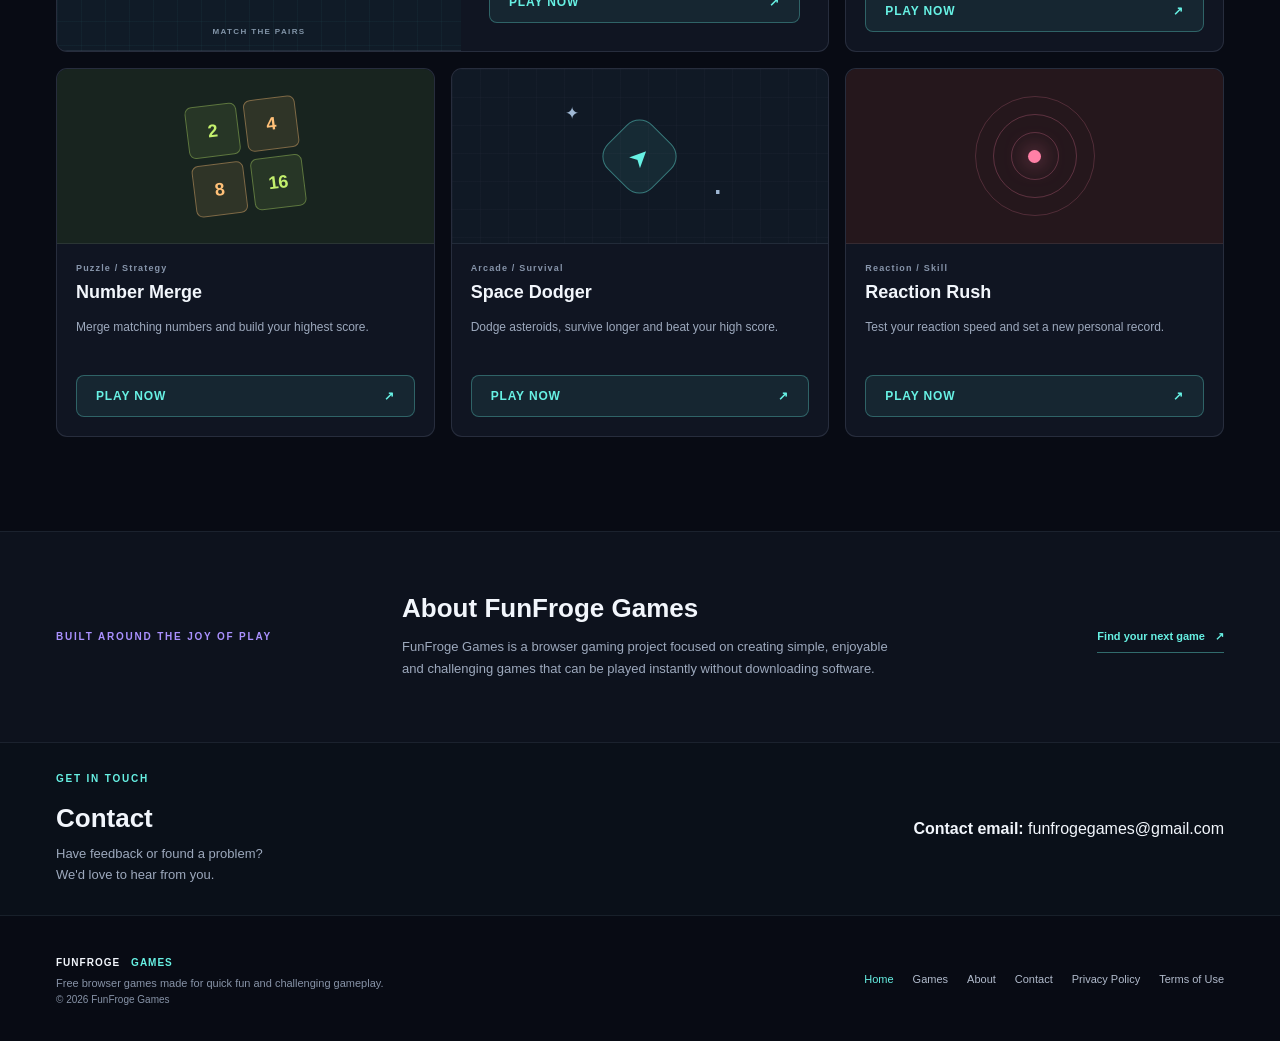
==== commit 674330f7: "Fix Memory Match featured card" ====
--- a/Game Hub/index.html
+++ b/Game Hub/index.html
@@ -36,36 +36,70 @@
 	</header>
 
 	<main>
-		<section class="hero" aria-labelledby="hero-title">
-			<div class="hero-copy">
-				<p class="eyebrow"><span class="eyebrow-dot"></span> A LITTLE PLAY GOES A LONG WAY</p>
-				<h1 id="hero-title">Play. Challenge.<br><span>Have Fun.</span></h1>
-				<p class="hero-lede">Free browser games you can play instantly.</p>
-				<div class="hero-actions">
-					<a class="button button-primary" href="#games">Play now <span aria-hidden="true">↗</span></a>
-				</div>
-				<div class="hero-note"><span class="note-rule"></span> PICK A GAME. FIND YOUR FLOW.</div>
-			</div>
-			<div class="hero-art" aria-hidden="true">
-				<div class="art-topline"><span>MEMORY MATCH</span><span>01 / 05</span></div>
-				<div class="memory-preview">
-					<div class="preview-card preview-back">?</div>
-					<div class="preview-card preview-open">✦</div>
-					<div class="preview-card preview-open">✦</div>
-					<div class="preview-card preview-back">?</div>
-					<div class="preview-card preview-back">?</div>
-					<div class="preview-card preview-symbol">◈</div>
-					<div class="preview-card preview-symbol">◈</div>
-					<div class="preview-card preview-back">?</div>
-					<div class="preview-card preview-symbol">✧</div>
-					<div class="preview-card preview-back">?</div>
-					<div class="preview-card preview-back">?</div>
-					<div class="preview-card preview-symbol">✧</div>
-				</div>
-				<div class="art-footer"><span><i></i> READY TO PLAY</span><span>4 PAIRS</span></div>
-			</div>
-			<div class="hero-index" aria-hidden="true">FFG <span>—</span> 2026</div>
-		</section>
+<section class="hero hero-3d" aria-labelledby="hero-title">
+    <div class="hero-glow hero-glow-one"></div>
+    <div class="hero-glow hero-glow-two"></div>
+    <div class="hero-grid"></div>
+
+    <div class="hero-copy">
+        <p class="eyebrow">
+            <span class="eyebrow-dot"></span>
+            WELCOME TO THE NEXT LEVEL
+        </p>
+
+        <h1 id="hero-title">
+            ENTER THE<br>
+            <span>ARCADE.</span>
+        </h1>
+
+        <p class="hero-lede">
+            Play free. Beat challenges. Make every moment legendary.
+        </p>
+
+        <div class="hero-actions">
+            <a class="button button-primary" href="#games">
+                PLAY NOW <span aria-hidden="true">↗</span>
+            </a>
+        </div>
+
+        <div class="hero-note">
+            <span class="note-rule"></span>
+            YOUR NEXT ADVENTURE STARTS HERE
+        </div>
+    </div>
+
+    <div class="hero-art hero-art-3d" aria-hidden="true">
+        <div class="arcade-orbit orbit-one"></div>
+        <div class="arcade-orbit orbit-two"></div>
+
+        <div class="arcade-core">
+            <div class="core-ring"></div>
+            <div class="core-symbol">FF</div>
+            <div class="core-caption">FUNFROGE</div>
+        </div>
+
+        <div class="floating-tile tile-one">✦</div>
+        <div class="floating-tile tile-two">◈</div>
+        <div class="floating-tile tile-three">⚡</div>
+        <div class="floating-tile tile-four">★</div>
+
+        <div class="arcade-status status-top">
+            <span class="status-dot"></span>
+            ARCADE ONLINE
+        </div>
+
+        <div class="arcade-status status-bottom">
+            <span>01</span>
+            <span>PRESS START</span>
+            <span>∞</span>
+        </div>
+    </div>
+
+    <div class="hero-index" aria-hidden="true">
+        FFG <span>—</span> 2026
+    </div>
+</section>
+
 
 		<section class="games-section content-width" id="games" data-nav-section aria-labelledby="games-title">
 			<div class="section-heading">
@@ -92,27 +126,33 @@
 			<p class="no-games-message" id="noGamesMessage" hidden>No games match that search and category.</p>
 
 			<div class="game-grid">
-				<article class="game-card game-card-featured" data-categories="puzzle memory">
-
-					<div class="game-art memory-art" aria-hidden="true">
-						<div class="art-orbit orbit-one"></div>
-						<div class="art-orbit orbit-two"></div>
-						<div class="mini-card mini-card-a">✦</div>
-						<div class="mini-card mini-card-b">◈</div>
-						<div class="mini-card mini-card-c">✦</div>
-						<span class="art-caption">MATCH THE PAIRS</span>
-					</div>
-					<div class="game-card-body">
-						<div class="card-title-row">
-							<div>
-								<p class="card-category">Puzzle / Memory</p>
-								<h3>Memory Match</h3>
-							</div>
-						</div>
-						<p class="game-description">Test your memory and match all the cards.</p>
-						<a class="button button-game" href="../Memory%20Match/index.html" aria-label="Play Memory Match">Play now <span aria-hidden="true">↗</span></a>
-					</div>
-				</article>
+				
+<article class="game-card game-card-featured" data-categories="puzzle memory">
+    <div class="game-art memory-art" aria-hidden="true">
+        <div class="art-orbit orbit-one"></div>
+        <div class="art-orbit orbit-two"></div>
+        <div class="mini-card mini-card-a">✦</div>
+        <div class="mini-card mini-card-b">◈</div>
+        <div class="mini-card mini-card-c">✦</div>
+        <span class="art-caption">MATCH THE PAIRS</span>
+    </div>
+
+    <div class="game-card-body">
+        <div class="card-title-row">
+            <div>
+                <p class="card-category">Puzzle / Memory</p>
+                <h3>Memory Match</h3>
+            </div>
+        </div>
+
+        <p class="game-description">Test your memory and match all the cards.</p>
+
+        <a class="button button-game" href="../Memory%20Match/index.html" aria-label="Play Memory Match">
+            Play now <span aria-hidden="true">↗</span>
+        </a>
+    </div>
+</article>
+
 
 				<article class="game-card" data-categories="arcade reaction">
 					<div class="game-art target-art" aria-hidden="true">
--- a/Game Hub/style.css
+++ b/Game Hub/style.css
@@ -1457,4 +1457,37 @@
     .game-card-featured .game-card-body {
         padding: 20px;
     }
-}+}
+
+/* FUNFROGE — 3D ARCADE CARD EFFECT */
+
+.game-card {
+    transform-style: preserve-3d;
+    transition:
+        transform 180ms ease,
+        border-color 180ms ease,
+        box-shadow 180ms ease;
+}
+
+.game-card.is-tilting {
+    transform:
+        perspective(1000px)
+        rotateX(var(--tilt-x, 0deg))
+        rotateY(var(--tilt-y, 0deg))
+        translateY(-5px);
+
+    border-color: rgba(103, 241, 228, 0.65);
+    box-shadow:
+        0 22px 44px rgba(0, 0, 0, 0.34),
+        0 0 28px rgba(103, 241, 228, 0.12);
+}
+
+@media (prefers-reduced-motion: reduce) {
+    .game-card {
+        transition: none;
+    }
+
+    .game-card.is-tilting {
+        transform: none;
+    }
+}
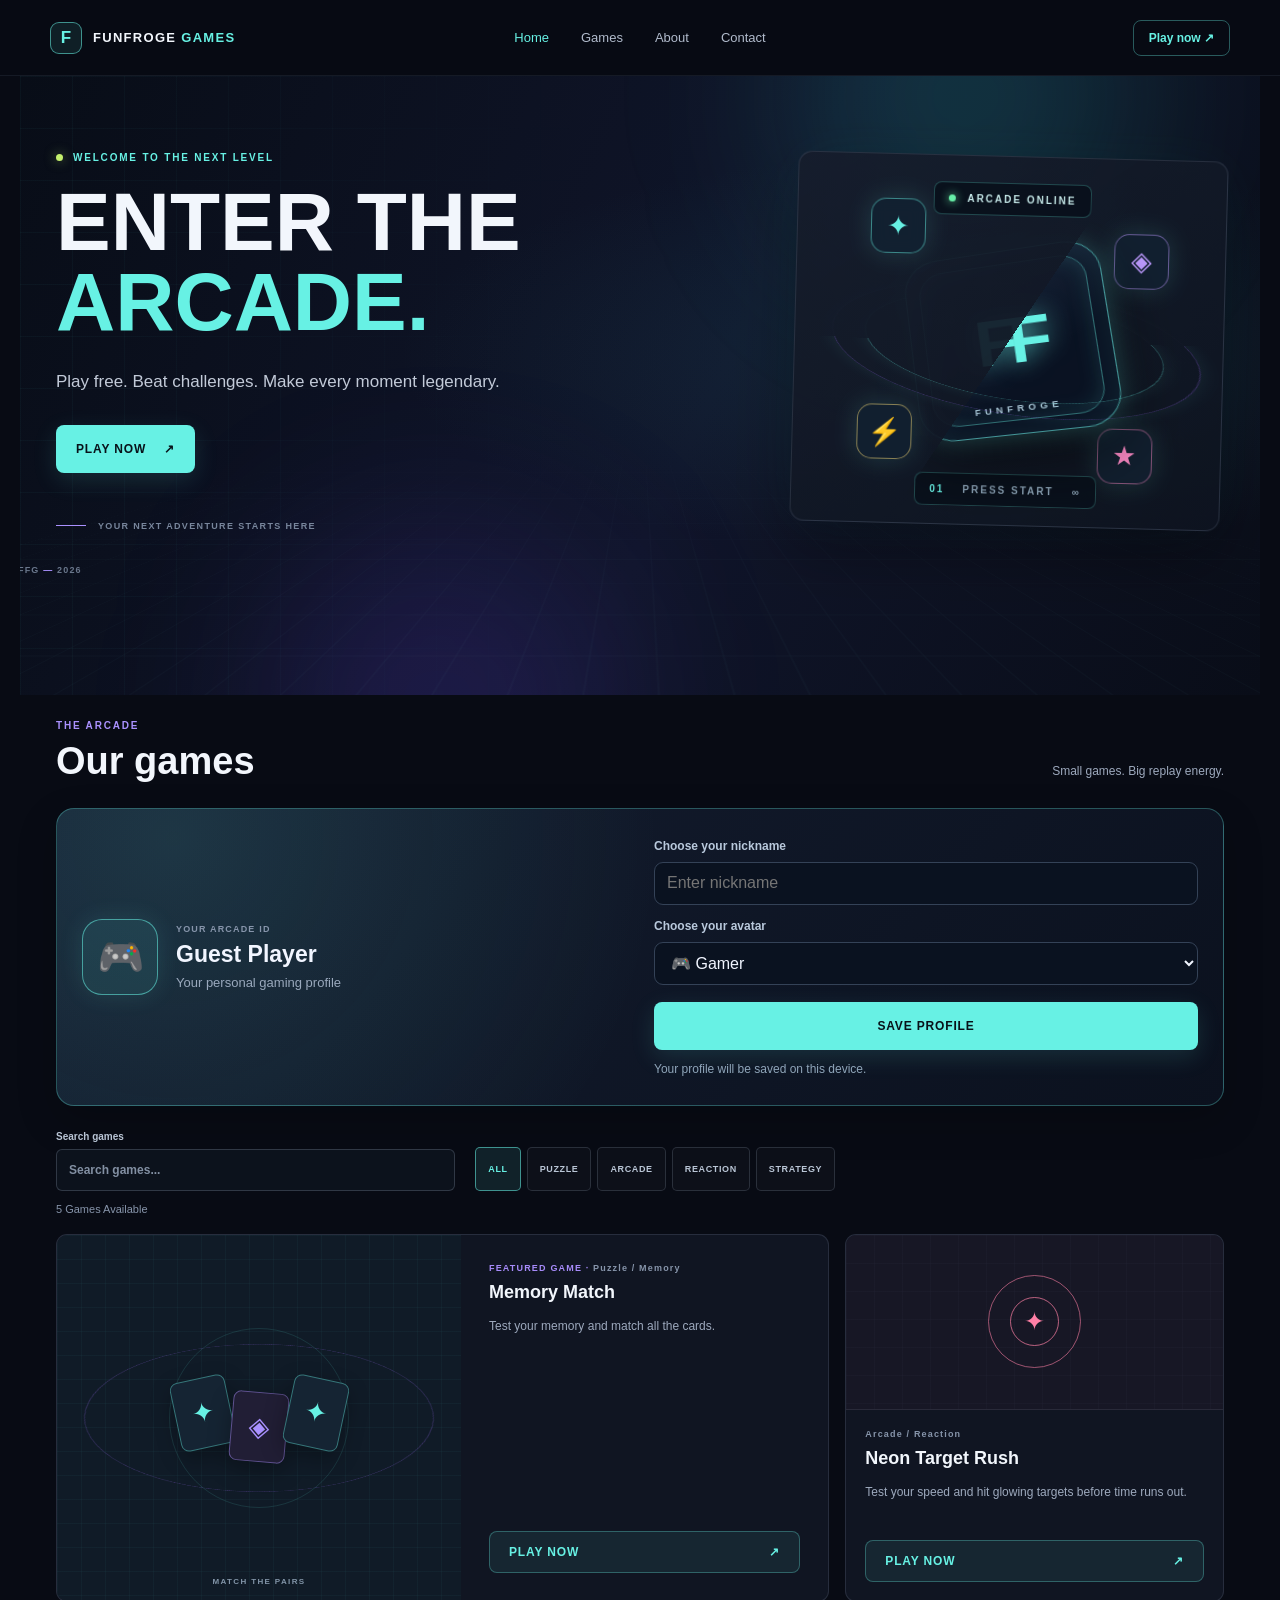
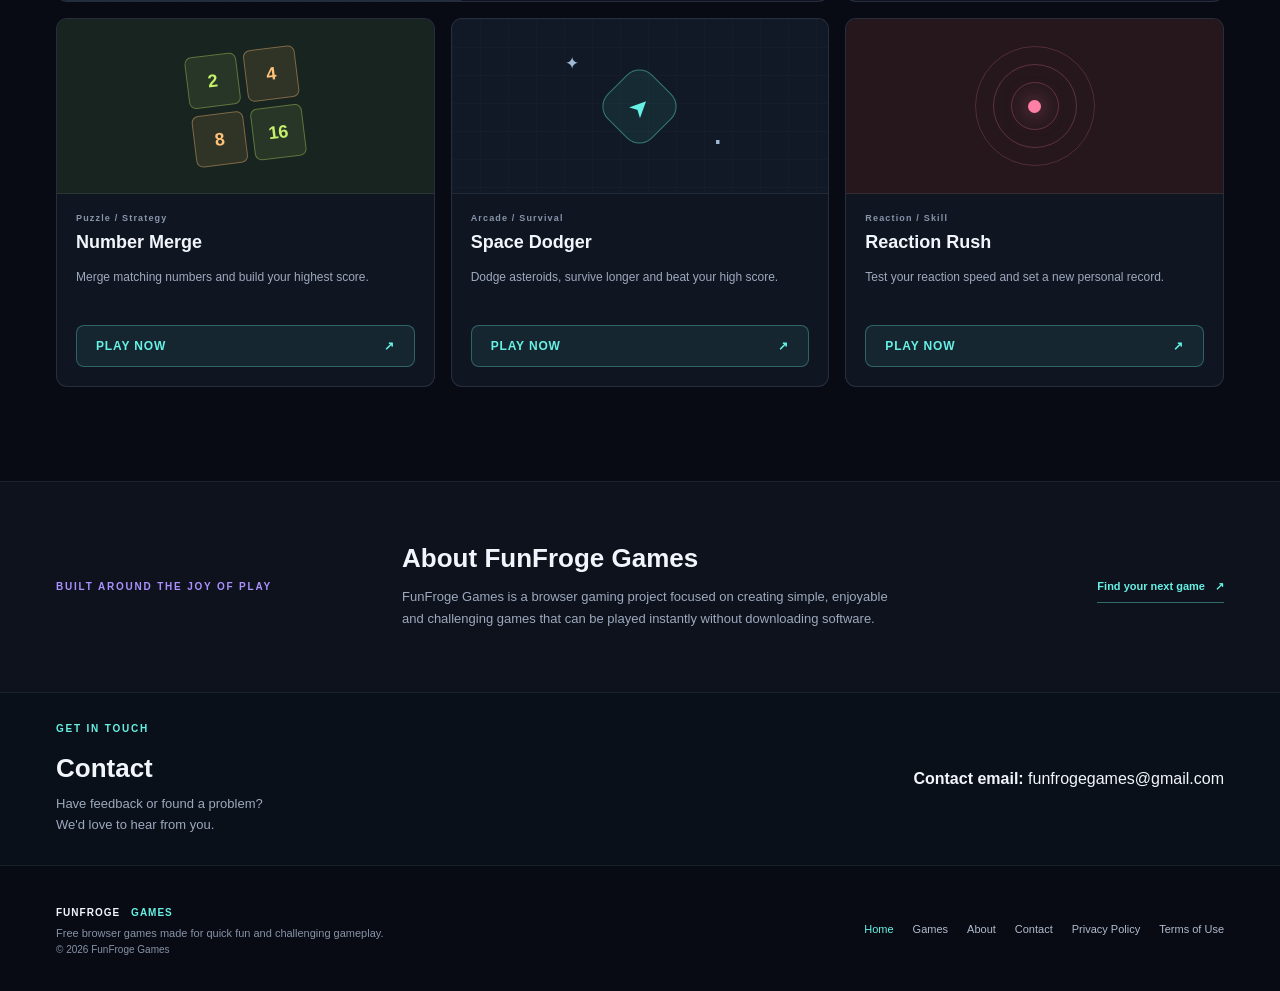
==== commit 425bf624: "Add player profile integration" ====
--- a/Game Hub/index.html
+++ b/Game Hub/index.html
@@ -109,6 +109,47 @@
 				</div>
 				<p class="section-aside">Small games. Big replay energy.</p>
 			</div>
+
+<div class="player-panel" id="playerProfile">
+    <div class="player-heading">
+        <div class="player-avatar" id="profileAvatar">🎮</div>
+        <div>
+            <p class="card-category">YOUR ARCADE ID</p>
+            <h3 id="profileName">Guest Player</h3>
+            <p class="profile-status">Your personal gaming profile</p>
+        </div>
+    </div>
+
+    <div class="profile-editor">
+        <label for="playerName">Choose your nickname</label>
+        <input
+            type="text"
+            id="playerName"
+            maxlength="18"
+            placeholder="Enter nickname"
+            autocomplete="nickname"
+        >
+
+        <label for="playerAvatarChoice">Choose your avatar</label>
+        <select id="playerAvatarChoice">
+            <option value="🎮">🎮 Gamer</option>
+            <option value="👾">👾 Alien</option>
+            <option value="🚀">🚀 Explorer</option>
+            <option value="🦊">🦊 Fox</option>
+            <option value="🐸">🐸 Frog</option>
+            <option value="🤖">🤖 Robot</option>
+        </select>
+
+        <button class="button button-primary" id="saveProfile" type="button">
+            Save profile
+        </button>
+
+        <p id="profileMessage" role="status" aria-live="polite">
+            Your profile will be saved on this device.
+        </p>
+    </div>
+</div>
+
 			<div class="library-controls">
 				<label class="game-search" for="gameSearch">
 					<span>Search games</span>
--- a/Game Hub/style.css
+++ b/Game Hub/style.css
@@ -1491,3 +1491,385 @@
         transform: none;
     }
 }
+
+/* =====================================
+   FUNFROGE — FUTURISTIC 3D ARCADE HERO
+===================================== */
+
+.hero-3d {
+    position: relative;
+    isolation: isolate;
+    overflow: hidden;
+    perspective: 1100px;
+    background:
+        radial-gradient(ellipse at 75% 45%, rgba(36, 110, 125, 0.19), transparent 42%),
+        linear-gradient(115deg, #080d17 0%, #10152a 55%, #090d18 100%);
+}
+
+.hero-3d .hero-copy,
+.hero-3d .hero-art-3d,
+.hero-3d .hero-index {
+    position: relative;
+    z-index: 2;
+}
+
+.hero-grid {
+    position: absolute;
+    inset: 0;
+    z-index: 0;
+    opacity: 0.18;
+    background-image:
+        linear-gradient(rgba(103, 241, 228, 0.12) 1px, transparent 1px),
+        linear-gradient(90deg, rgba(103, 241, 228, 0.12) 1px, transparent 1px);
+    background-size: 42px 42px;
+    transform: perspective(500px) rotateX(55deg) scale(1.8);
+    transform-origin: center bottom;
+    mask-image: linear-gradient(to top, black, transparent 85%);
+}
+
+.hero-glow {
+    position: absolute;
+    z-index: 0;
+    width: 340px;
+    height: 340px;
+    border-radius: 50%;
+    filter: blur(90px);
+    pointer-events: none;
+}
+
+.hero-glow-one {
+    top: -150px;
+    right: 10%;
+    background: rgba(40, 220, 210, 0.16);
+}
+
+.hero-glow-two {
+    bottom: -180px;
+    left: 20%;
+    background: rgba(115, 70, 255, 0.16);
+}
+
+/* 3D ARCADE CENTERPIECE */
+
+.hero-art-3d {
+    display: grid;
+    place-items: center;
+    min-height: 370px;
+    transform-style: preserve-3d;
+}
+
+.arcade-core {
+    position: relative;
+    z-index: 3;
+    display: grid;
+    place-items: center;
+    width: 190px;
+    height: 190px;
+    border: 1px solid rgba(103, 241, 228, 0.55);
+    border-radius: 34px;
+    background: linear-gradient(145deg, #202f46, #0a1222 65%);
+    box-shadow:
+        0 0 25px rgba(103, 241, 228, 0.24),
+        0 25px 65px rgba(0, 0, 0, 0.55),
+        inset 0 0 30px rgba(103, 241, 228, 0.09);
+    transform: rotateX(12deg) rotateY(-18deg) rotateZ(-5deg);
+    animation: core-float 5s ease-in-out infinite;
+}
+
+.core-ring {
+    position: absolute;
+    inset: 13px;
+    border: 1px solid rgba(103, 241, 228, 0.4);
+    border-radius: 25px;
+    box-shadow: inset 0 0 22px rgba(103, 241, 228, 0.12);
+}
+
+.core-symbol {
+    color: #67f1e4;
+    font-size: 66px;
+    font-weight: 900;
+    letter-spacing: -8px;
+    text-shadow: 0 0 25px rgba(103, 241, 228, 0.7);
+}
+
+.core-caption {
+    position: absolute;
+    bottom: 20px;
+    color: #a8c5d5;
+    font-size: 9px;
+    font-weight: 800;
+    letter-spacing: 4px;
+}
+
+.arcade-orbit {
+    position: absolute;
+    width: 285px;
+    height: 285px;
+    border: 1px solid rgba(103, 241, 228, 0.3);
+    border-radius: 50%;
+    transform: rotateX(65deg) rotateZ(-25deg);
+    box-shadow: 0 0 20px rgba(103, 241, 228, 0.08);
+}
+
+.orbit-two {
+    width: 350px;
+    height: 350px;
+    border-color: rgba(160, 110, 255, 0.25);
+    transform: rotateX(65deg) rotateZ(35deg);
+}
+
+.floating-tile {
+    position: absolute;
+    z-index: 4;
+    display: grid;
+    place-items: center;
+    width: 55px;
+    height: 55px;
+    border: 1px solid rgba(103, 241, 228, 0.5);
+    border-radius: 15px;
+    background: rgba(17, 32, 49, 0.85);
+    color: #67f1e4;
+    font-size: 27px;
+    box-shadow: 0 0 25px rgba(103, 241, 228, 0.15);
+    backdrop-filter: blur(8px);
+}
+
+.tile-one {
+    top: 12%;
+    left: 17%;
+    animation: tile-float-one 5s ease-in-out infinite;
+}
+
+.tile-two {
+    top: 20%;
+    right: 13%;
+    color: #bd9aff;
+    border-color: rgba(189, 154, 255, 0.5);
+    animation: tile-float-two 6s ease-in-out infinite;
+}
+
+.tile-three {
+    bottom: 17%;
+    left: 15%;
+    color: #ffe17b;
+    border-color: rgba(255, 225, 123, 0.5);
+    animation: tile-float-two 5.5s ease-in-out infinite;
+}
+
+.tile-four {
+    right: 16%;
+    bottom: 12%;
+    color: #ff8bc8;
+    border-color: rgba(255, 139, 200, 0.5);
+    animation: tile-float-one 6s ease-in-out infinite;
+}
+
+.arcade-status {
+    position: absolute;
+    z-index: 5;
+    padding: 10px 14px;
+    border: 1px solid rgba(103, 241, 228, 0.25);
+    border-radius: 8px;
+    background: rgba(7, 14, 25, 0.82);
+    color: #c5e8e8;
+    font-size: 10px;
+    font-weight: 800;
+    letter-spacing: 2px;
+    backdrop-filter: blur(10px);
+}
+
+.status-top {
+    top: 7%;
+    left: 50%;
+    transform: translateX(-50%);
+}
+
+.status-dot {
+    display: inline-block;
+    width: 7px;
+    height: 7px;
+    margin-right: 7px;
+    border-radius: 50%;
+    background: #67f1a8;
+    box-shadow: 0 0 10px #67f1a8;
+}
+
+.status-bottom {
+    bottom: 5%;
+    display: flex;
+    gap: 18px;
+    color: #8da5b8;
+}
+
+.status-bottom span:first-child {
+    color: #67f1e4;
+}
+
+@keyframes core-float {
+    0%, 100% {
+        transform: translateY(0) rotateX(12deg) rotateY(-18deg) rotateZ(-5deg);
+    }
+    50% {
+        transform: translateY(-13px) rotateX(17deg) rotateY(-10deg) rotateZ(0deg);
+    }
+}
+
+@keyframes tile-float-one {
+    0%, 100% { transform: translateY(0) rotate(0deg); }
+    50% { transform: translateY(-16px) rotate(9deg); }
+}
+
+@keyframes tile-float-two {
+    0%, 100% { transform: translateY(0) rotate(-8deg); }
+    50% { transform: translateY(13px) rotate(8deg); }
+}
+
+/* MOBILE LAYOUT */
+
+@media (max-width: 760px) {
+    .hero-3d {
+        gap: 10px;
+    }
+
+    .hero-art-3d {
+        min-height: 310px;
+        margin-top: 15px;
+    }
+
+    .arcade-core {
+        width: 150px;
+        height: 150px;
+    }
+
+    .core-symbol {
+        font-size: 52px;
+    }
+
+    .arcade-orbit {
+        width: 230px;
+        height: 230px;
+    }
+
+    .orbit-two {
+        width: 285px;
+        height: 285px;
+    }
+
+    .floating-tile {
+        width: 43px;
+        height: 43px;
+        font-size: 22px;
+    }
+}
+
+@media (prefers-reduced-motion: reduce) {
+    .arcade-core,
+    .floating-tile {
+        animation: none;
+    }
+}
+
+/* FUNFROGE — PLAYER PROFILE DASHBOARD */
+
+.player-panel {
+    display: grid;
+    grid-template-columns: 1fr 1fr;
+    align-items: center;
+    gap: 28px;
+    margin: 25px 0;
+    padding: 25px;
+    border: 1px solid rgba(103, 241, 228, 0.3);
+    border-radius: 18px;
+    background:
+        radial-gradient(circle at 10% 10%, rgba(103, 241, 228, 0.12), transparent 45%),
+        linear-gradient(135deg, #141d30, #0b111e);
+    box-shadow: 0 15px 40px rgba(0, 0, 0, 0.2);
+}
+
+.player-heading {
+    display: flex;
+    align-items: center;
+    gap: 18px;
+}
+
+.player-avatar {
+    display: grid;
+    place-items: center;
+    flex-shrink: 0;
+    width: 76px;
+    height: 76px;
+    border: 1px solid rgba(103, 241, 228, 0.55);
+    border-radius: 20px;
+    background: rgba(103, 241, 228, 0.09);
+    font-size: 38px;
+    box-shadow: 0 0 24px rgba(103, 241, 228, 0.12);
+}
+
+.player-heading h3 {
+    margin: 7px 0;
+    color: #f1f5ff;
+    font-size: 23px;
+}
+
+.profile-status {
+    margin: 0;
+    color: #9aa9bd;
+    font-size: 13px;
+}
+
+.profile-editor {
+    display: grid;
+    gap: 9px;
+}
+
+.profile-editor label {
+    margin-top: 5px;
+    color: #b9c9dc;
+    font-size: 12px;
+    font-weight: 700;
+}
+
+.profile-editor input,
+.profile-editor select {
+    width: 100%;
+    min-height: 43px;
+    padding: 10px 12px;
+    border: 1px solid #344257;
+    border-radius: 9px;
+    outline: none;
+    background: #0a1220;
+    color: #f1f5ff;
+    font: inherit;
+}
+
+.profile-editor input:focus,
+.profile-editor select:focus {
+    border-color: #67f1e4;
+    box-shadow: 0 0 0 3px rgba(103, 241, 228, 0.1);
+}
+
+.profile-editor button {
+    margin-top: 8px;
+    cursor: pointer;
+}
+
+#profileMessage {
+    min-height: 18px;
+    margin: 3px 0 0;
+    color: #8fa5b9;
+    font-size: 12px;
+}
+
+@media (max-width: 700px) {
+    .player-panel {
+        grid-template-columns: 1fr;
+        gap: 22px;
+        padding: 19px;
+    }
+
+    .player-avatar {
+        width: 65px;
+        height: 65px;
+        font-size: 32px;
+    }
+}
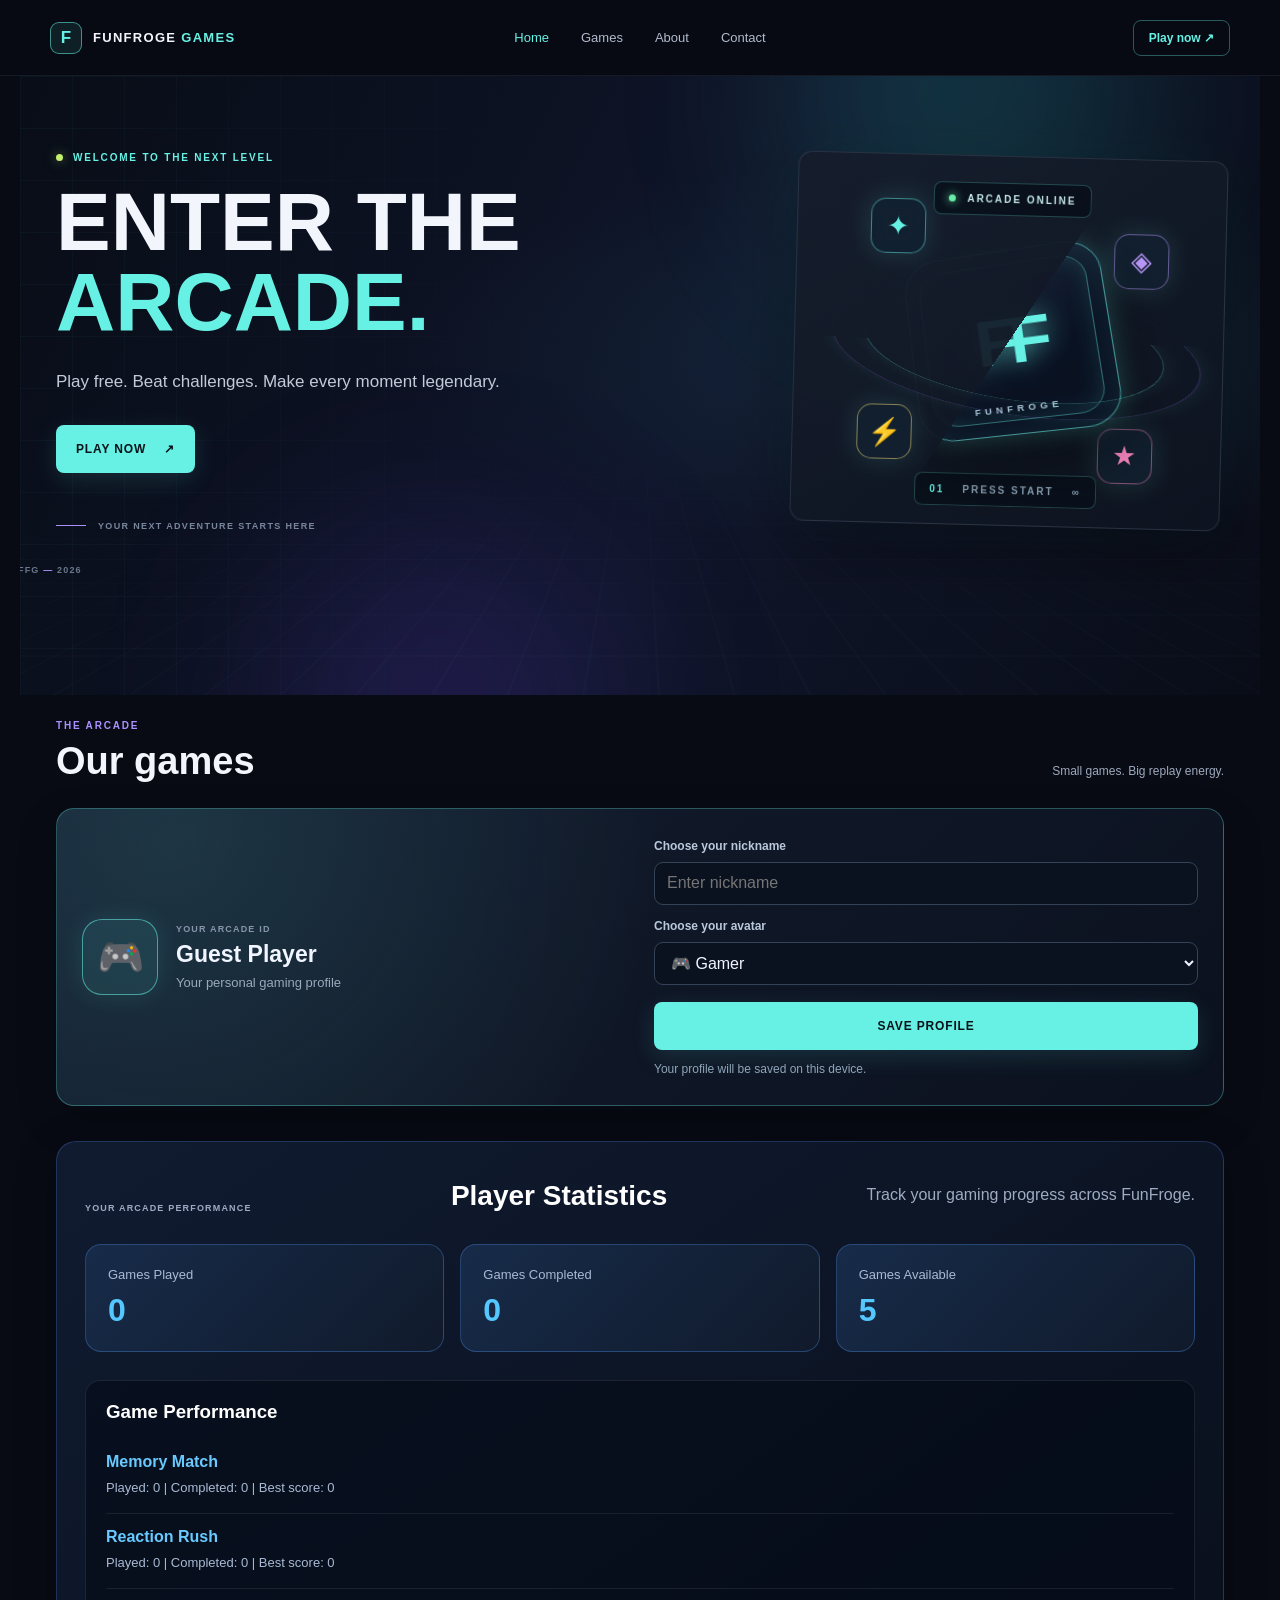
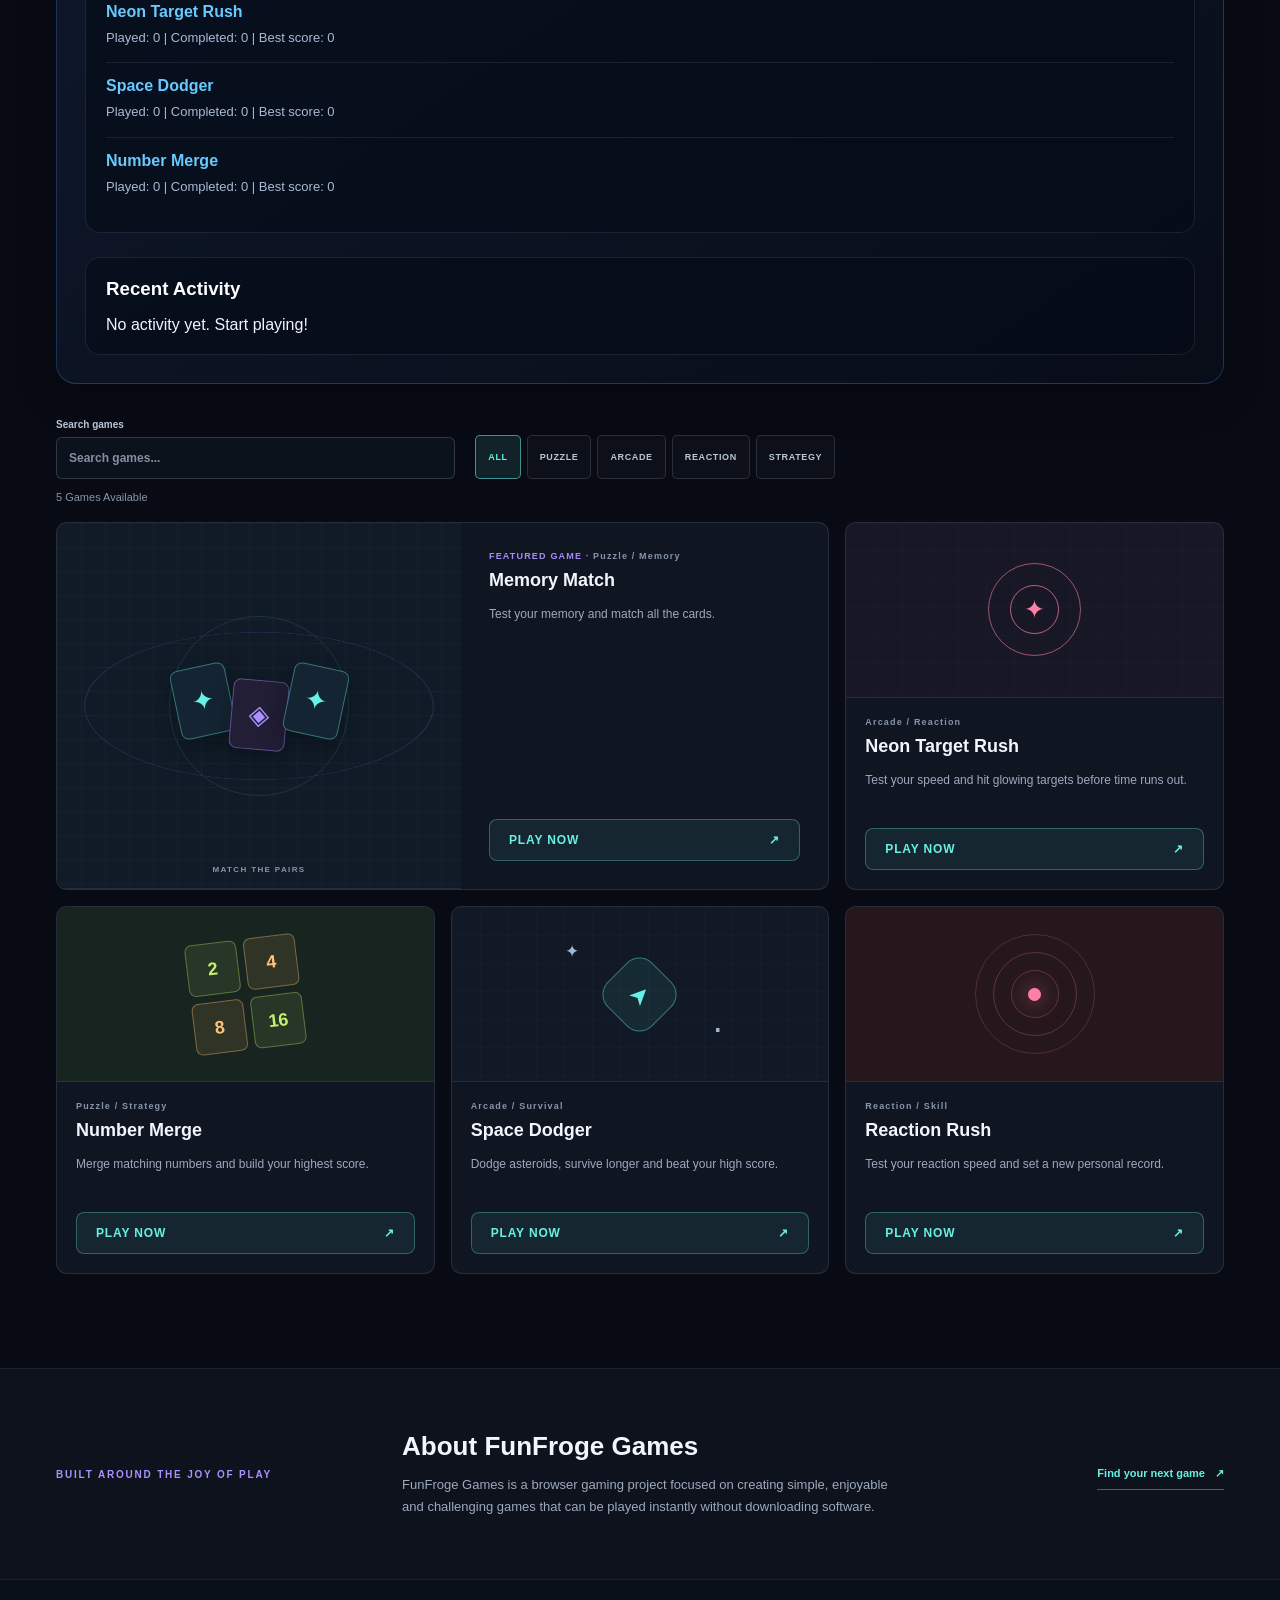
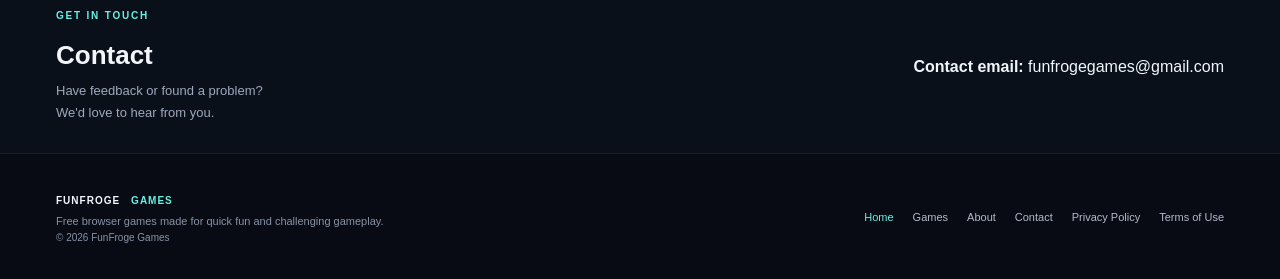
==== commit 9d190413: "Add shared player statistics dashboard" ====
--- a/Game Hub/index.html
+++ b/Game Hub/index.html
@@ -150,6 +150,45 @@
     </div>
 </div>
 
+<section class="player-stats-dashboard" id="playerStatsDashboard">
+    <div class="section-heading">
+        <p class="card-category">YOUR ARCADE PERFORMANCE</p>
+        <h2>Player Statistics</h2>
+        <p>Track your gaming progress across FunFroge.</p>
+    </div>
+
+    <div class="stats-overview">
+        <div class="stat-card">
+            <span>Games Played</span>
+            <strong id="totalGamesPlayed">0</strong>
+        </div>
+
+        <div class="stat-card">
+            <span>Games Completed</span>
+            <strong id="totalGamesCompleted">0</strong>
+        </div>
+
+        <div class="stat-card">
+            <span>Games Available</span>
+            <strong id="totalGamesAvailable">5</strong>
+        </div>
+    </div>
+
+    <div class="stats-game-list">
+        <h3>Game Performance</h3>
+        <div id="gameStatsList">
+            Loading your statistics...
+        </div>
+    </div>
+
+    <div class="stats-activity">
+        <h3>Recent Activity</h3>
+        <div id="recentGameActivity">
+            No activity yet. Start playing!
+        </div>
+    </div>
+</section>
+
 			<div class="library-controls">
 				<label class="game-search" for="gameSearch">
 					<span>Search games</span>
@@ -277,5 +316,6 @@
 			<a href="privacy.html">Privacy Policy</a><a href="terms.html">Terms of Use</a>
 		</nav>
 	</footer>
+<script src="../profile-stats.js"></script>
 </body>
 </html>
--- a/Game Hub/style.css
+++ b/Game Hub/style.css
@@ -1873,3 +1873,107 @@
         font-size: 32px;
     }
 }
+
+/* FUNFROGE — PLAYER STATISTICS DASHBOARD */
+
+.player-stats-dashboard {
+    margin: 35px 0;
+    padding: 28px;
+    border: 1px solid rgba(91, 150, 255, 0.25);
+    border-radius: 20px;
+    background: linear-gradient(145deg, #101b30, #080d18);
+    box-shadow: 0 12px 40px rgba(0, 0, 0, 0.3);
+}
+
+.player-stats-dashboard .section-heading {
+    margin-bottom: 24px;
+}
+
+.player-stats-dashboard .section-heading h2 {
+    margin: 8px 0;
+    color: #ffffff;
+    font-size: 28px;
+}
+
+.player-stats-dashboard .section-heading p {
+    color: #9eacc3;
+}
+
+.stats-overview {
+    display: grid;
+    grid-template-columns: repeat(3, minmax(0, 1fr));
+    gap: 16px;
+    margin-bottom: 28px;
+}
+
+.stat-card {
+    padding: 22px;
+    border: 1px solid rgba(88, 156, 255, 0.3);
+    border-radius: 16px;
+    background: linear-gradient(135deg, #172b49, #101a2b);
+    transition: transform 0.25s ease, box-shadow 0.25s ease;
+}
+
+.stat-card:hover {
+    transform: translateY(-5px);
+    box-shadow: 0 10px 25px rgba(40, 120, 255, 0.18);
+}
+
+.stat-card span {
+    display: block;
+    color: #a9bad4;
+    font-size: 13px;
+}
+
+.stat-card strong {
+    display: block;
+    margin-top: 10px;
+    color: #55c7ff;
+    font-size: 32px;
+}
+
+.stats-game-list,
+.stats-activity {
+    margin-top: 24px;
+    padding: 20px;
+    border: 1px solid rgba(255, 255, 255, 0.09);
+    border-radius: 15px;
+    background: rgba(5, 12, 24, 0.65);
+}
+
+.stats-game-list h3,
+.stats-activity h3 {
+    margin: 0 0 16px;
+    color: #ffffff;
+}
+
+.game-stat-item {
+    padding: 14px 0;
+    border-bottom: 1px solid rgba(255, 255, 255, 0.08);
+}
+
+.game-stat-item:last-child {
+    border-bottom: none;
+}
+
+.game-stat-item strong {
+    color: #68caff;
+}
+
+.game-stat-item p,
+.stats-activity p {
+    margin: 7px 0 0;
+    color: #a9bad4;
+    font-size: 13px;
+    line-height: 1.6;
+}
+
+@media (max-width: 600px) {
+    .stats-overview {
+        grid-template-columns: 1fr;
+    }
+
+    .player-stats-dashboard {
+        padding: 18px;
+    }
+}
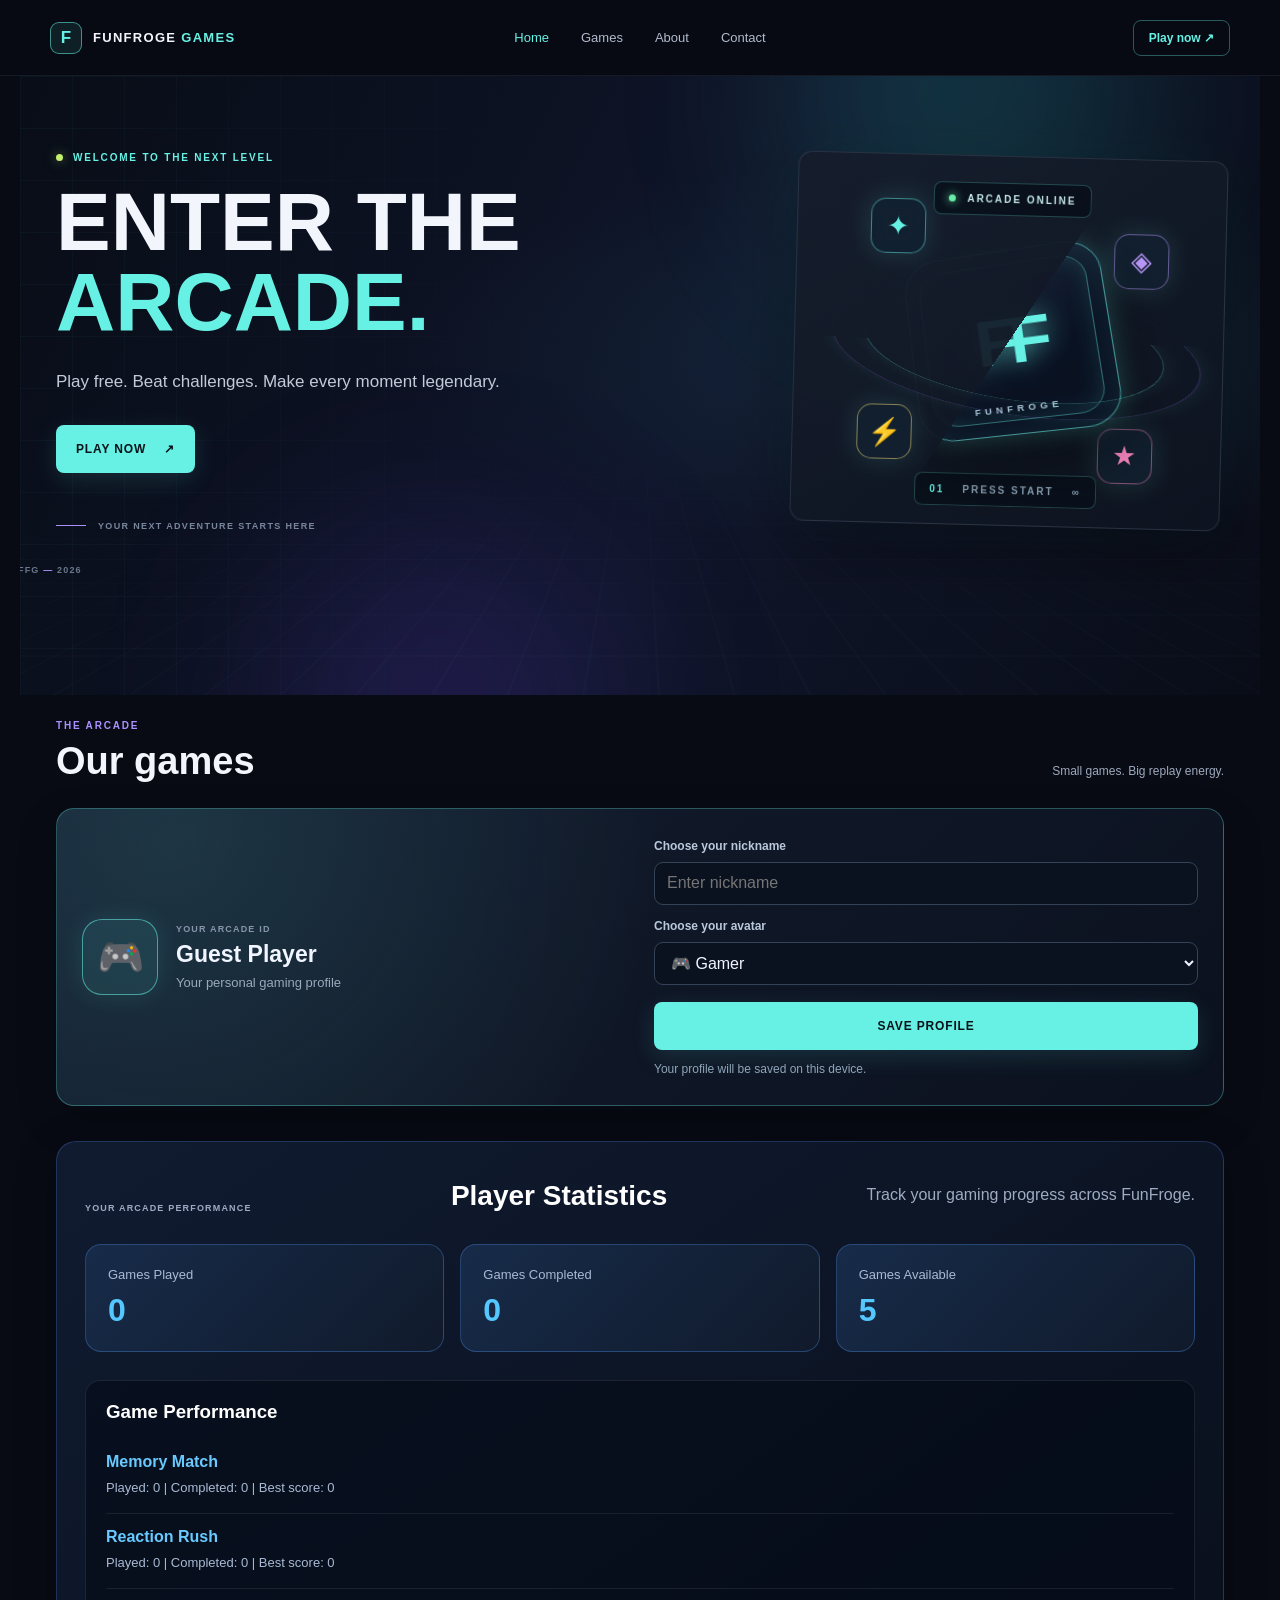
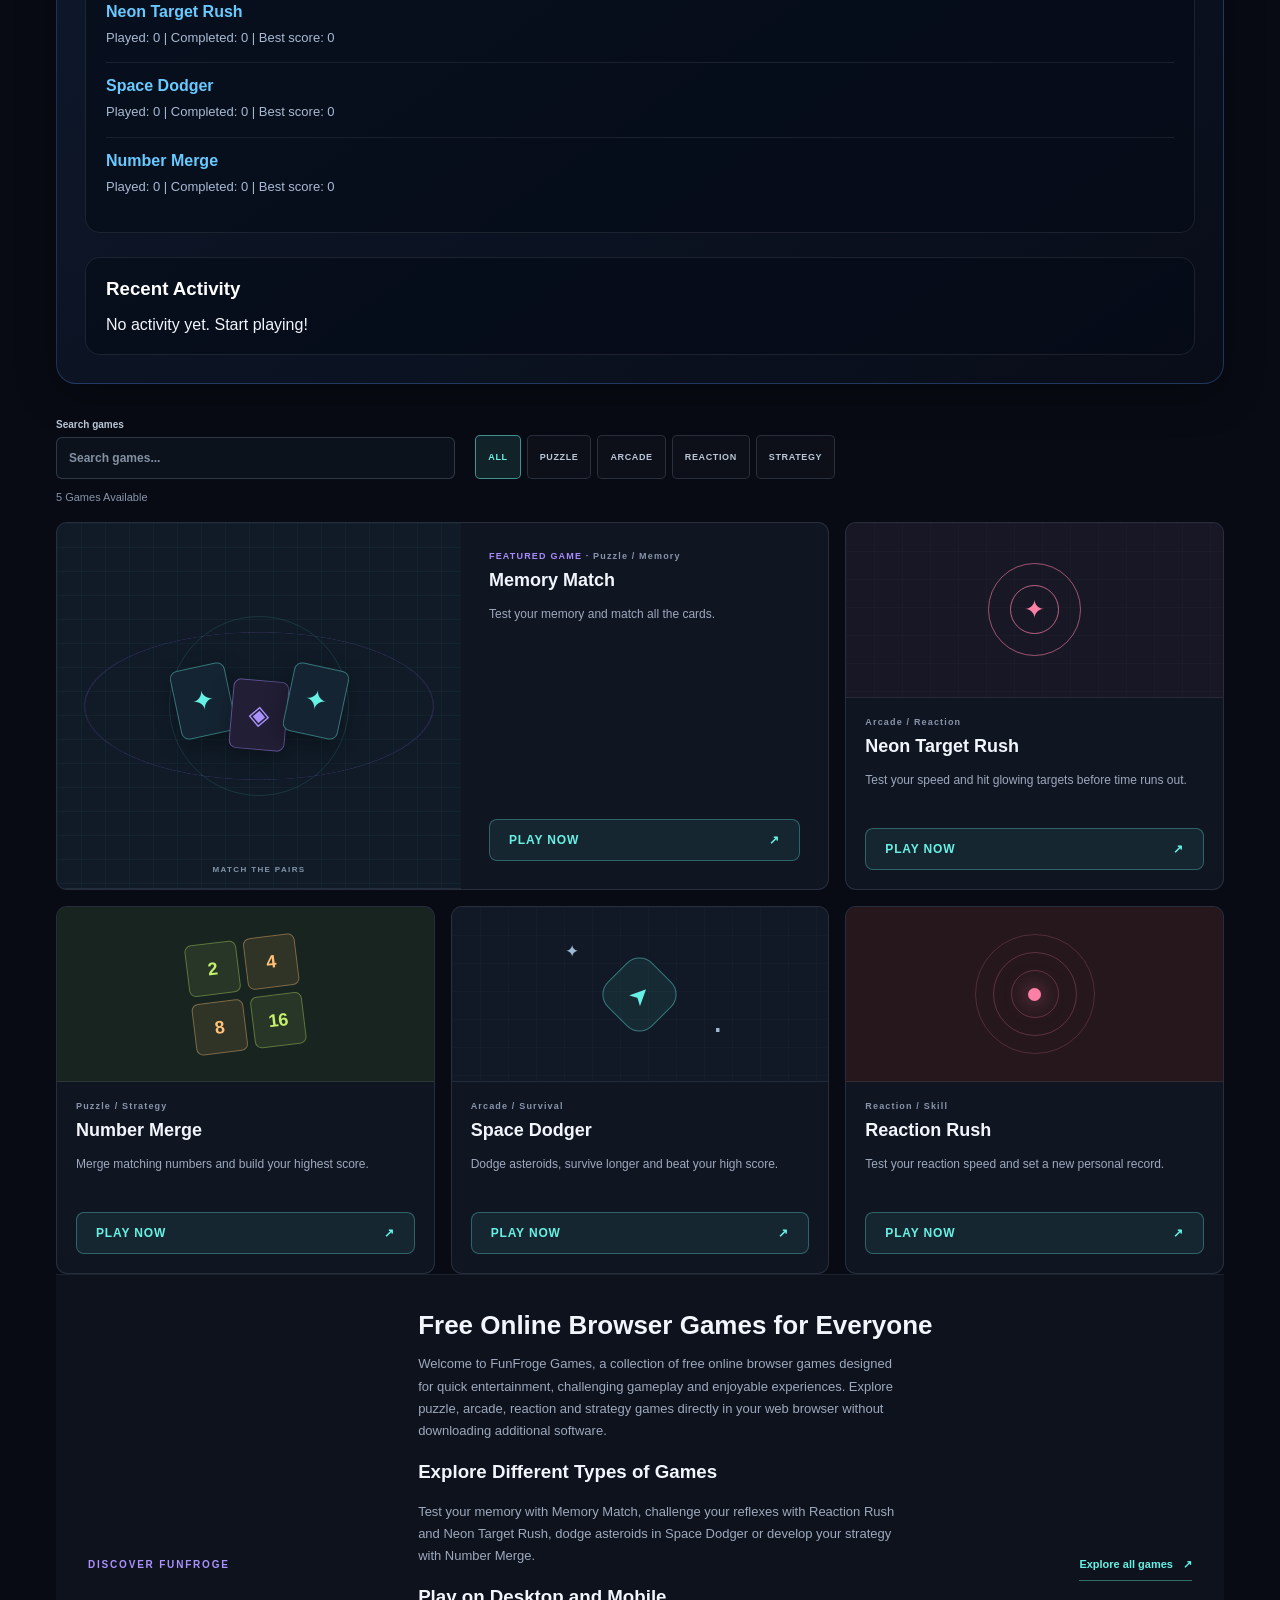
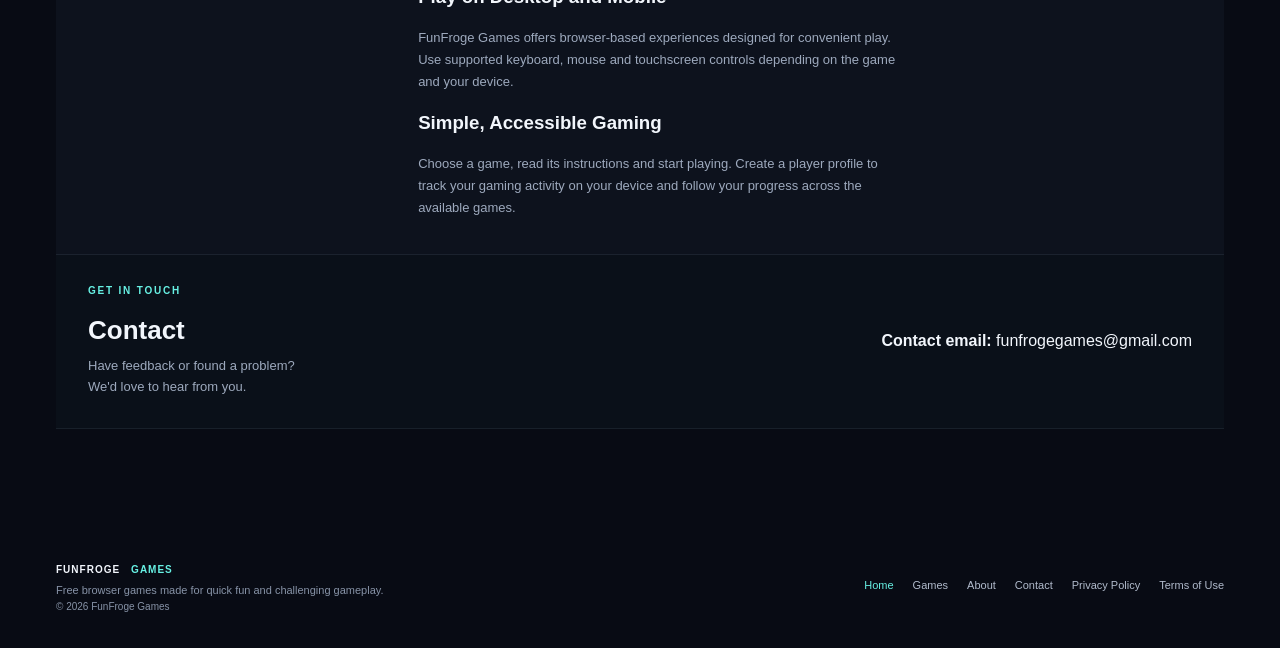
==== commit 36dd5aa2: "Improve Game Hub homepage content" ====
--- a/Game Hub/index.html
+++ b/Game Hub/index.html
@@ -29,7 +29,7 @@
 		<nav class="main-nav" aria-label="Main navigation">
 			<a href="#home">Home</a>
 			<a href="#games">Games</a>
-			<a href="#about">About</a>
+			<a href="about.html">About</a>
 			<a href="#contact">Contact</a>
 		</nav>
 		<a class="header-cta" href="#games">Play now <span aria-hidden="true">↗</span></a>
@@ -279,18 +279,55 @@
 					</div>
 				</article>
 			</div>
-		</section>
-
-		<section class="about-section" id="about" data-nav-section aria-labelledby="about-title">
-			<div class="about-inner content-width">
-				<p class="eyebrow">BUILT AROUND THE JOY OF PLAY</p>
-				<div class="about-copy">
-					<h2 id="about-title">About FunFroge Games</h2>
-					<p>FunFroge Games is a browser gaming project focused on creating simple, enjoyable and challenging games that can be played instantly without downloading software.</p>
-				</div>
-				<a class="about-link" href="#games">Find your next game <span aria-hidden="true">↗</span></a>
-			</div>
-		</section>
+	<section class="about-section" id="gaming-guide">
+    <div class="about-inner content-width">
+        <p class="eyebrow">DISCOVER FUNFROGE</p>
+
+        <div class="about-copy">
+            <h2>Free Online Browser Games for Everyone</h2>
+
+            <p>
+                Welcome to FunFroge Games, a collection of free online
+                browser games designed for quick entertainment,
+                challenging gameplay and enjoyable experiences.
+                Explore puzzle, arcade, reaction and strategy games
+                directly in your web browser without downloading
+                additional software.
+            </p>
+
+            <h3>Explore Different Types of Games</h3>
+
+            <p>
+                Test your memory with Memory Match, challenge your
+                reflexes with Reaction Rush and Neon Target Rush,
+                dodge asteroids in Space Dodger or develop your
+                strategy with Number Merge.
+            </p>
+
+            <h3>Play on Desktop and Mobile</h3>
+
+            <p>
+                FunFroge Games offers browser-based experiences
+                designed for convenient play. Use supported keyboard,
+                mouse and touchscreen controls depending on the game
+                and your device.
+            </p>
+
+            <h3>Simple, Accessible Gaming</h3>
+
+            <p>
+                Choose a game, read its instructions and start
+                playing. Create a player profile to track your
+                gaming activity on your device and follow your
+                progress across the available games.
+            </p>
+        </div>
+
+        <a class="about-link" href="#games">
+            Explore all games <span aria-hidden="true">↗</span>
+        </a>
+    </div>
+</section>
 
 		<section class="contact-section" id="contact" data-nav-section aria-labelledby="contact-title">
 			<div class="contact-inner content-width">
@@ -312,7 +349,7 @@
 			<p class="footer-copyright">© 2026 FunFroge Games</p>
 		</div>
 		<nav class="footer-nav" aria-label="Footer navigation">
-			<a href="#home">Home</a><a href="#games">Games</a><a href="#about">About</a><a href="#contact">Contact</a>
+			<a href="#home">Home</a><a href="#games">Games</a><a href="about.html">About</a><a href="#contact">Contact</a>
 			<a href="privacy.html">Privacy Policy</a><a href="terms.html">Terms of Use</a>
 		</nav>
 	</footer>
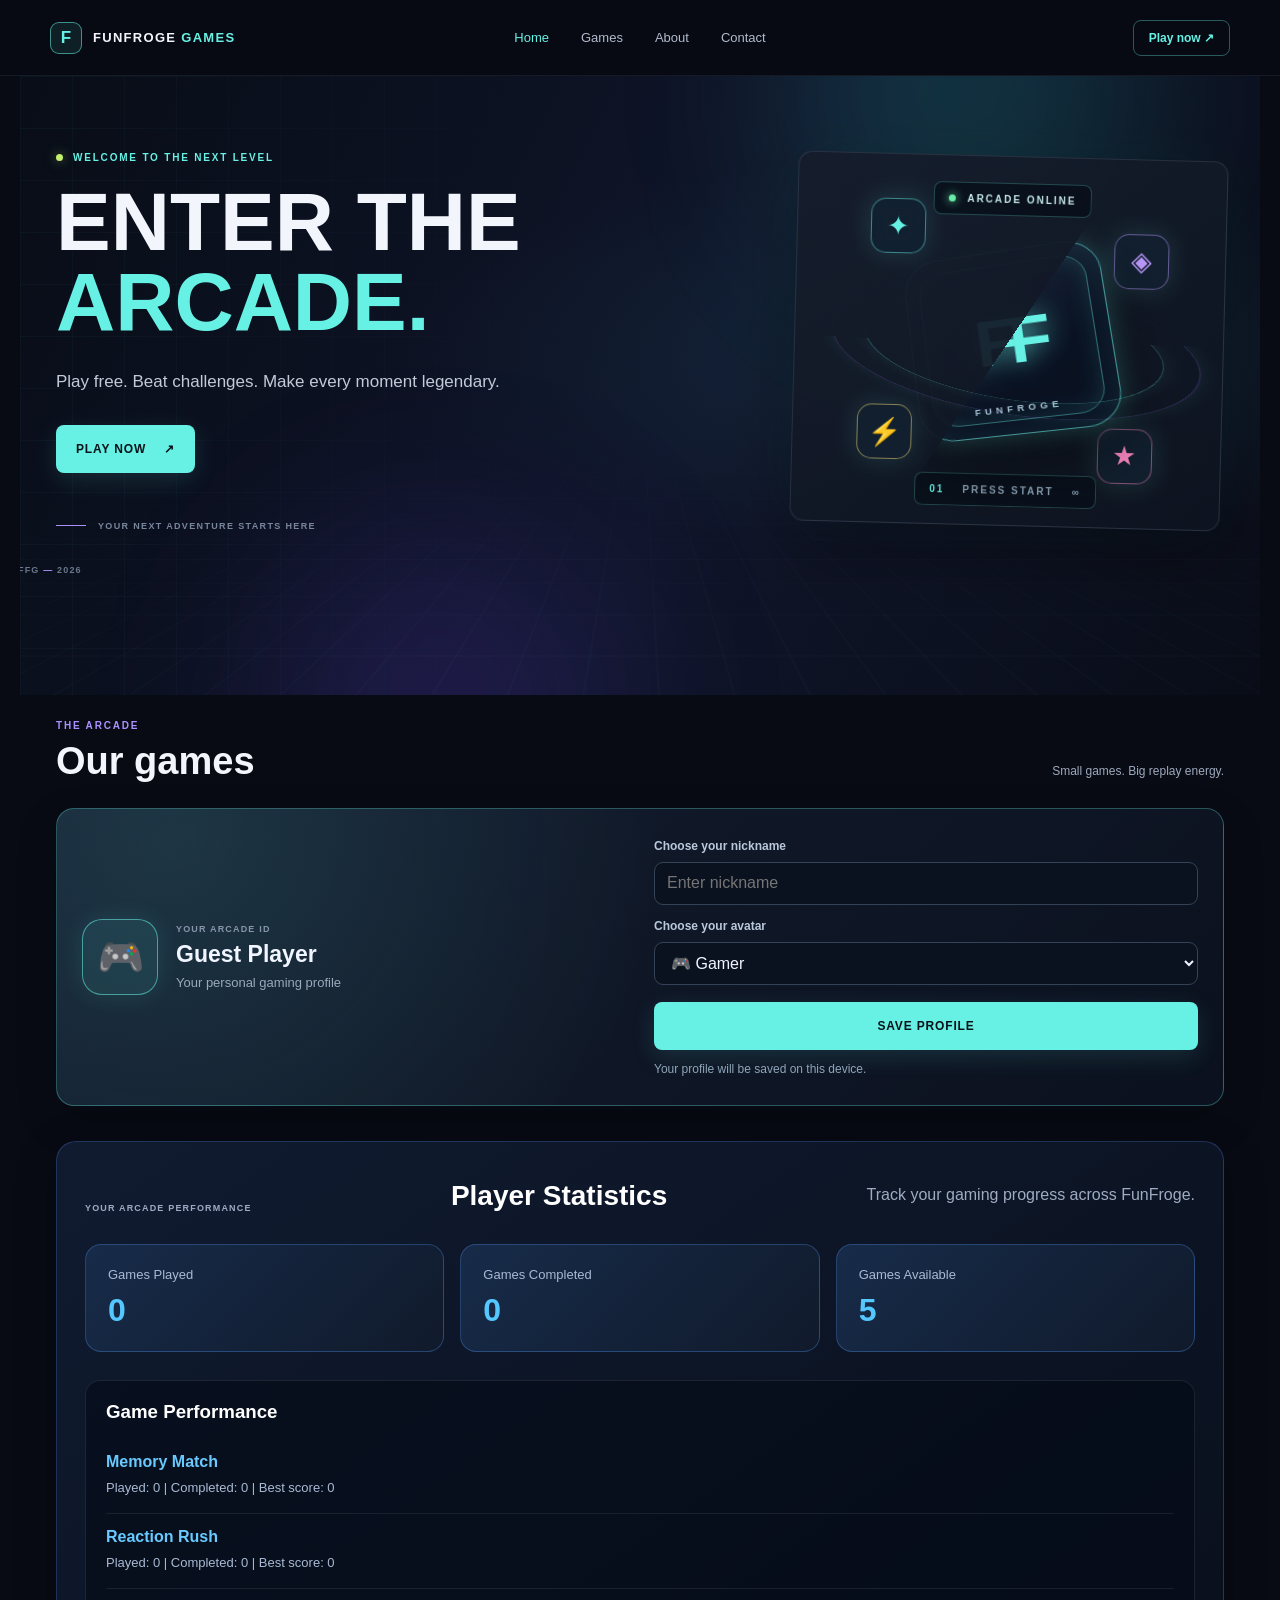
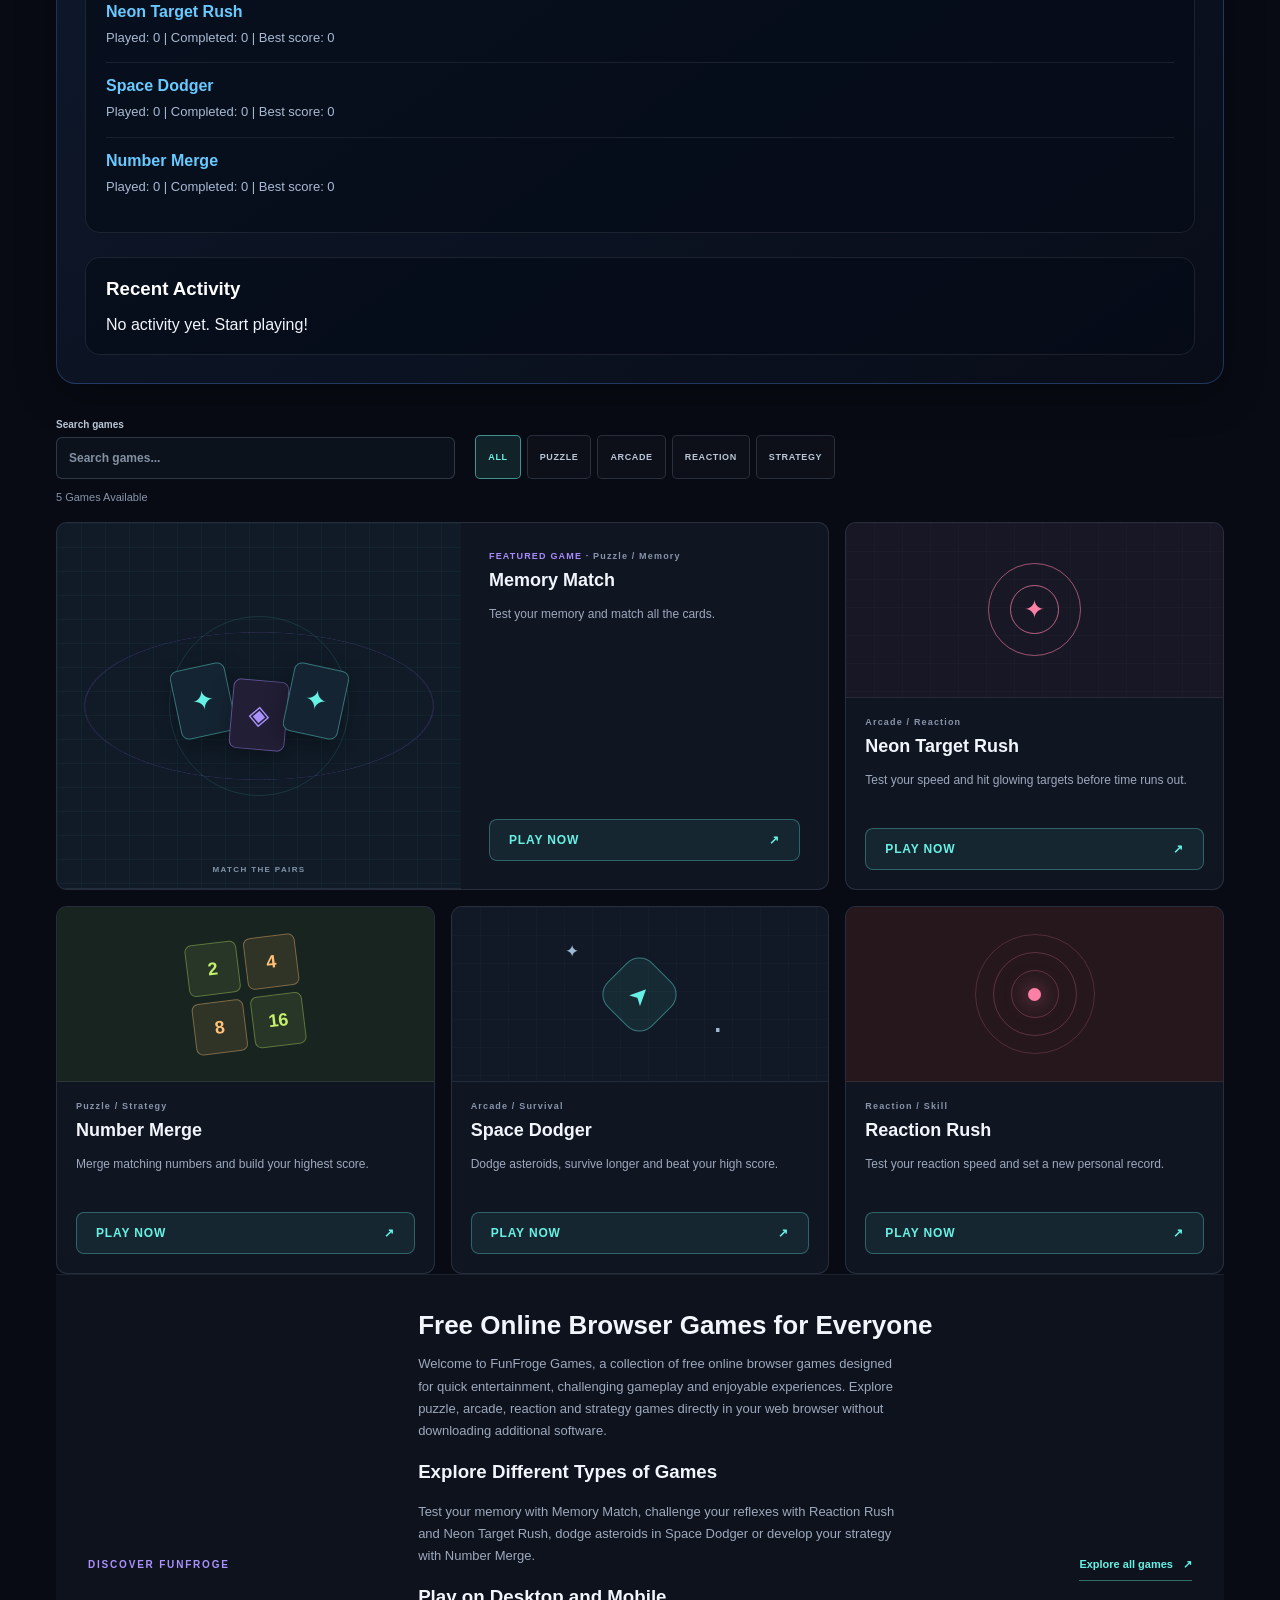
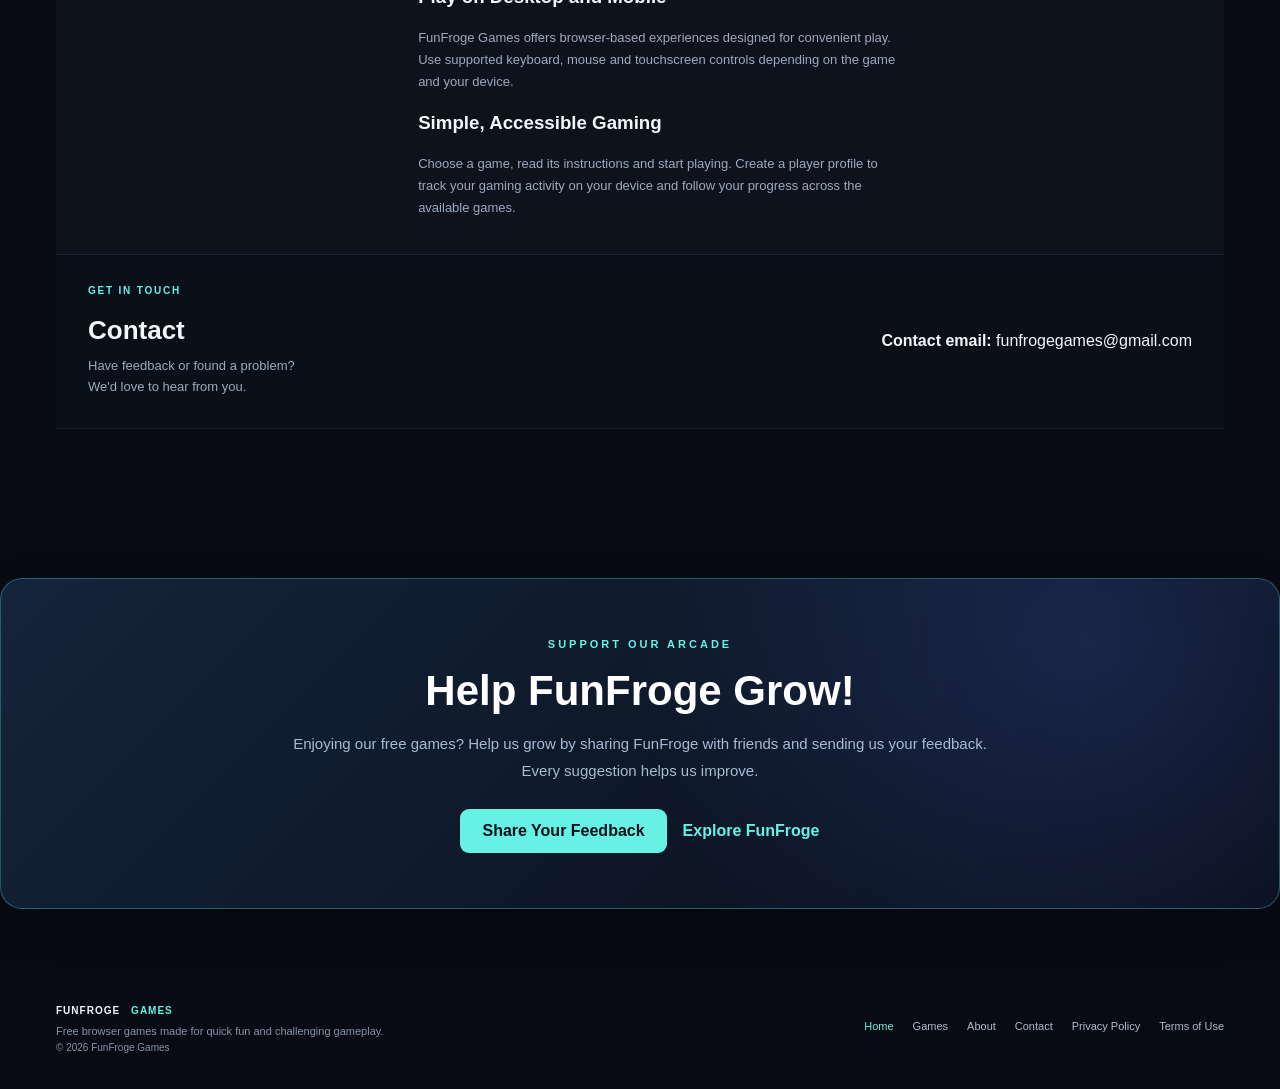
==== commit f630af5f: "Add Support FunFroge section to game hub" ====
--- a/Game Hub/index.html
+++ b/Game Hub/index.html
@@ -341,7 +341,29 @@
 			</div>
 		</section>
 	</main>
-
+<section class="support-section">
+    <div class="support-content">
+        <span class="support-label">SUPPORT OUR ARCADE</span>
+
+        <h2>Help FunFroge Grow!</h2>
+
+        <p>
+            Enjoying our free games? Help us grow by sharing
+            FunFroge with friends and sending us your feedback.
+            Every suggestion helps us improve.
+        </p>
+
+        <div class="support-actions">
+            <a href="contact.html" class="support-button">
+                Share Your Feedback
+            </a>
+
+            <a href="../" class="support-link">
+                Explore FunFroge
+            </a>
+        </div>
+    </div>
+</section>
 	<footer class="site-footer">
 		<div class="footer-brand">
 			<a class="footer-wordmark" href="#home">FUNFROGE <span>GAMES</span></a>
@@ -352,7 +374,8 @@
 			<a href="#home">Home</a><a href="#games">Games</a><a href="about.html">About</a><a href="#contact">Contact</a>
 			<a href="privacy.html">Privacy Policy</a><a href="terms.html">Terms of Use</a>
 		</nav>
-	</footer>
+	
+</footer>
 <script src="../profile-stats.js"></script>
 </body>
 </html>
--- a/Game Hub/style.css
+++ b/Game Hub/style.css
@@ -1977,3 +1977,94 @@
         padding: 18px;
     }
 }
+
+/* FUNFROGE — SUPPORT SECTION */
+
+.support-section {
+    position: relative;
+    overflow: hidden;
+    margin: 55px auto;
+    padding: 55px 25px;
+    border: 1px solid rgba(103, 241, 228, 0.3);
+    border-radius: 22px;
+    background:
+        radial-gradient(circle at 85% 20%, rgba(91, 120, 255, 0.18), transparent 40%),
+        linear-gradient(135deg, #14243a, #080d18);
+    text-align: center;
+    box-shadow: 0 15px 40px rgba(0, 0, 0, 0.25);
+}
+
+.support-content {
+    max-width: 700px;
+    margin: 0 auto;
+}
+
+.support-label {
+    color: #67f1e4;
+    font-size: 11px;
+    font-weight: 800;
+    letter-spacing: 3px;
+}
+
+.support-content h2 {
+    margin: 15px 0;
+    color: #ffffff;
+    font-size: clamp(28px, 5vw, 42px);
+}
+
+.support-content p {
+    color: #a9bad4;
+    font-size: 15px;
+    line-height: 1.8;
+}
+
+.support-actions {
+    display: flex;
+    justify-content: center;
+    align-items: center;
+    flex-wrap: wrap;
+    gap: 16px;
+    margin-top: 25px;
+}
+
+.support-button {
+    display: inline-block;
+    padding: 13px 22px;
+    border-radius: 9px;
+    background: #67f1e4;
+    color: #07111d;
+    font-weight: 800;
+    text-decoration: none;
+    transition: transform 0.2s ease, box-shadow 0.2s ease;
+}
+
+.support-button:hover {
+    transform: translateY(-3px);
+    box-shadow: 0 8px 24px rgba(103, 241, 228, 0.25);
+}
+
+.support-link {
+    color: #67f1e4;
+    font-weight: 700;
+    text-decoration: none;
+}
+
+.support-link:hover {
+    text-decoration: underline;
+}
+
+@media (max-width: 600px) {
+    .support-section {
+        margin: 35px 12px;
+        padding: 38px 20px;
+    }
+
+    .support-actions {
+        flex-direction: column;
+    }
+
+    .support-button {
+        width: 100%;
+        text-align: center;
+    }
+}
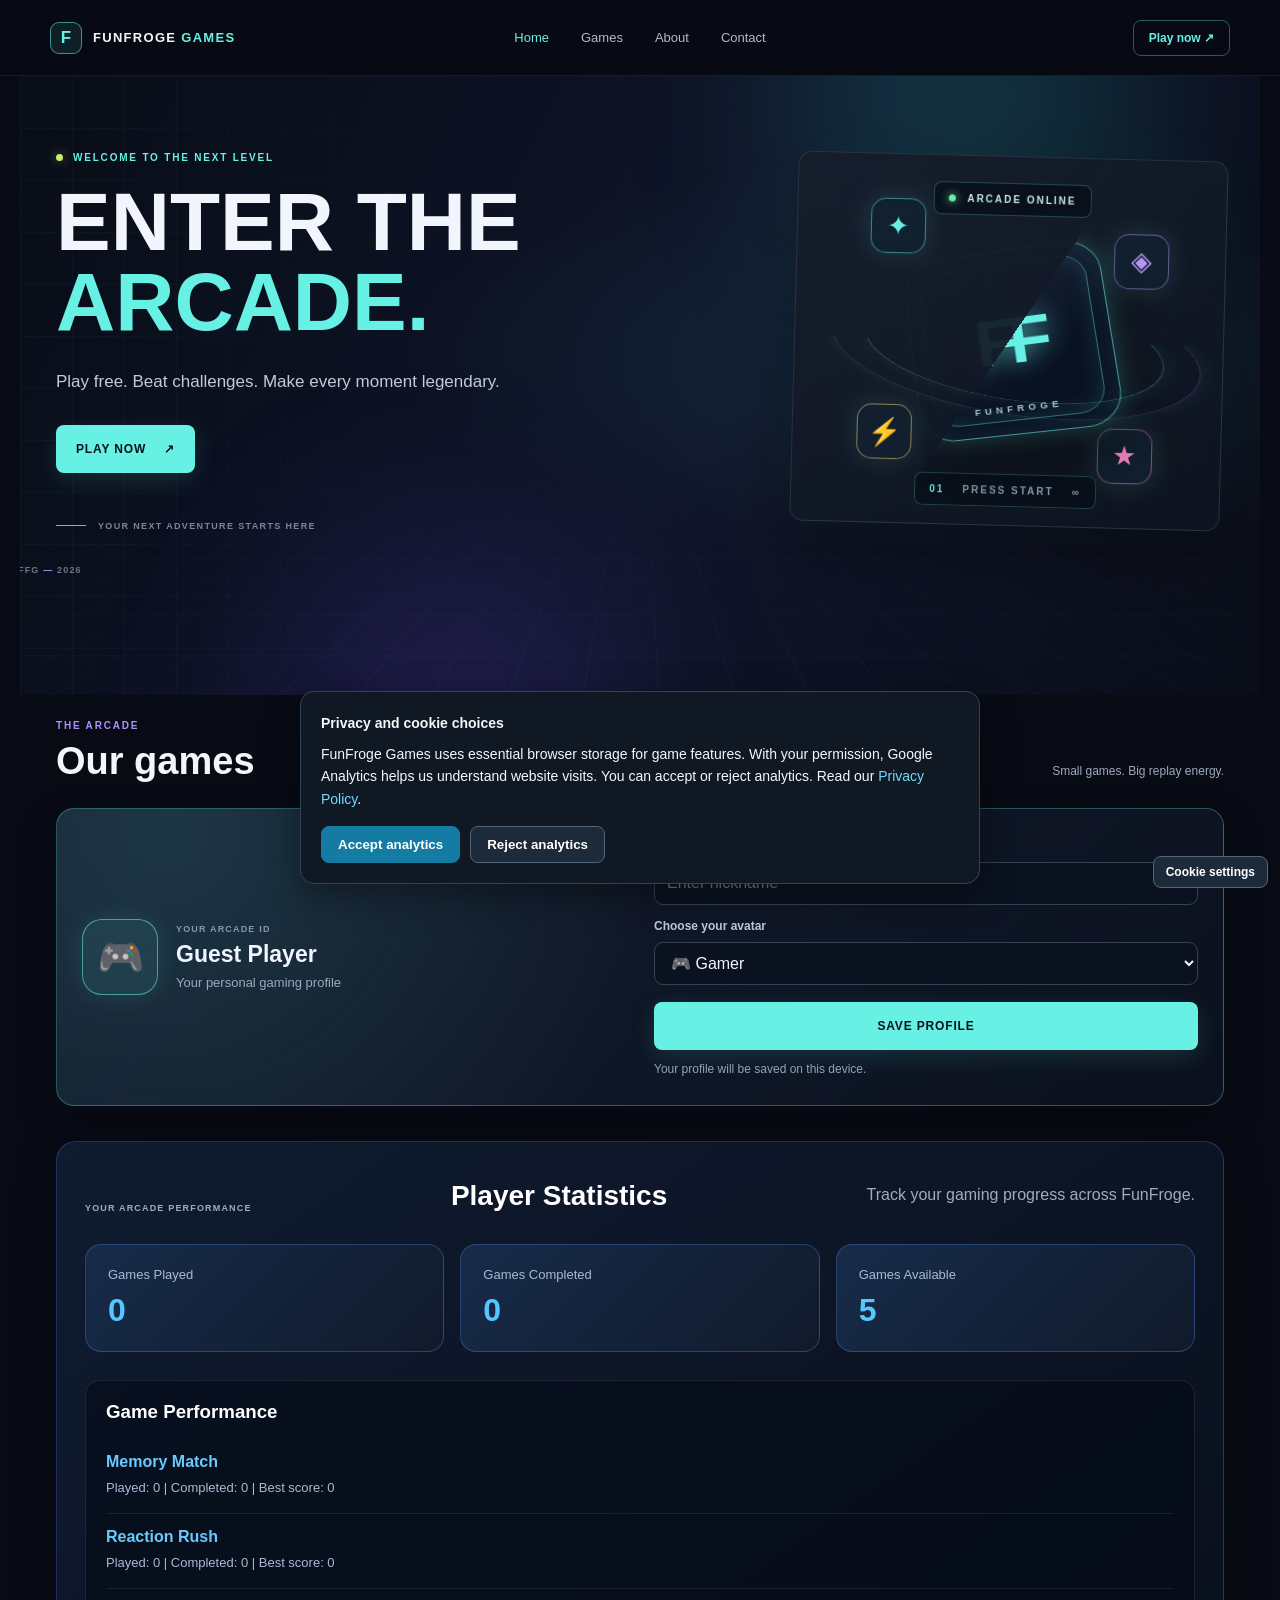
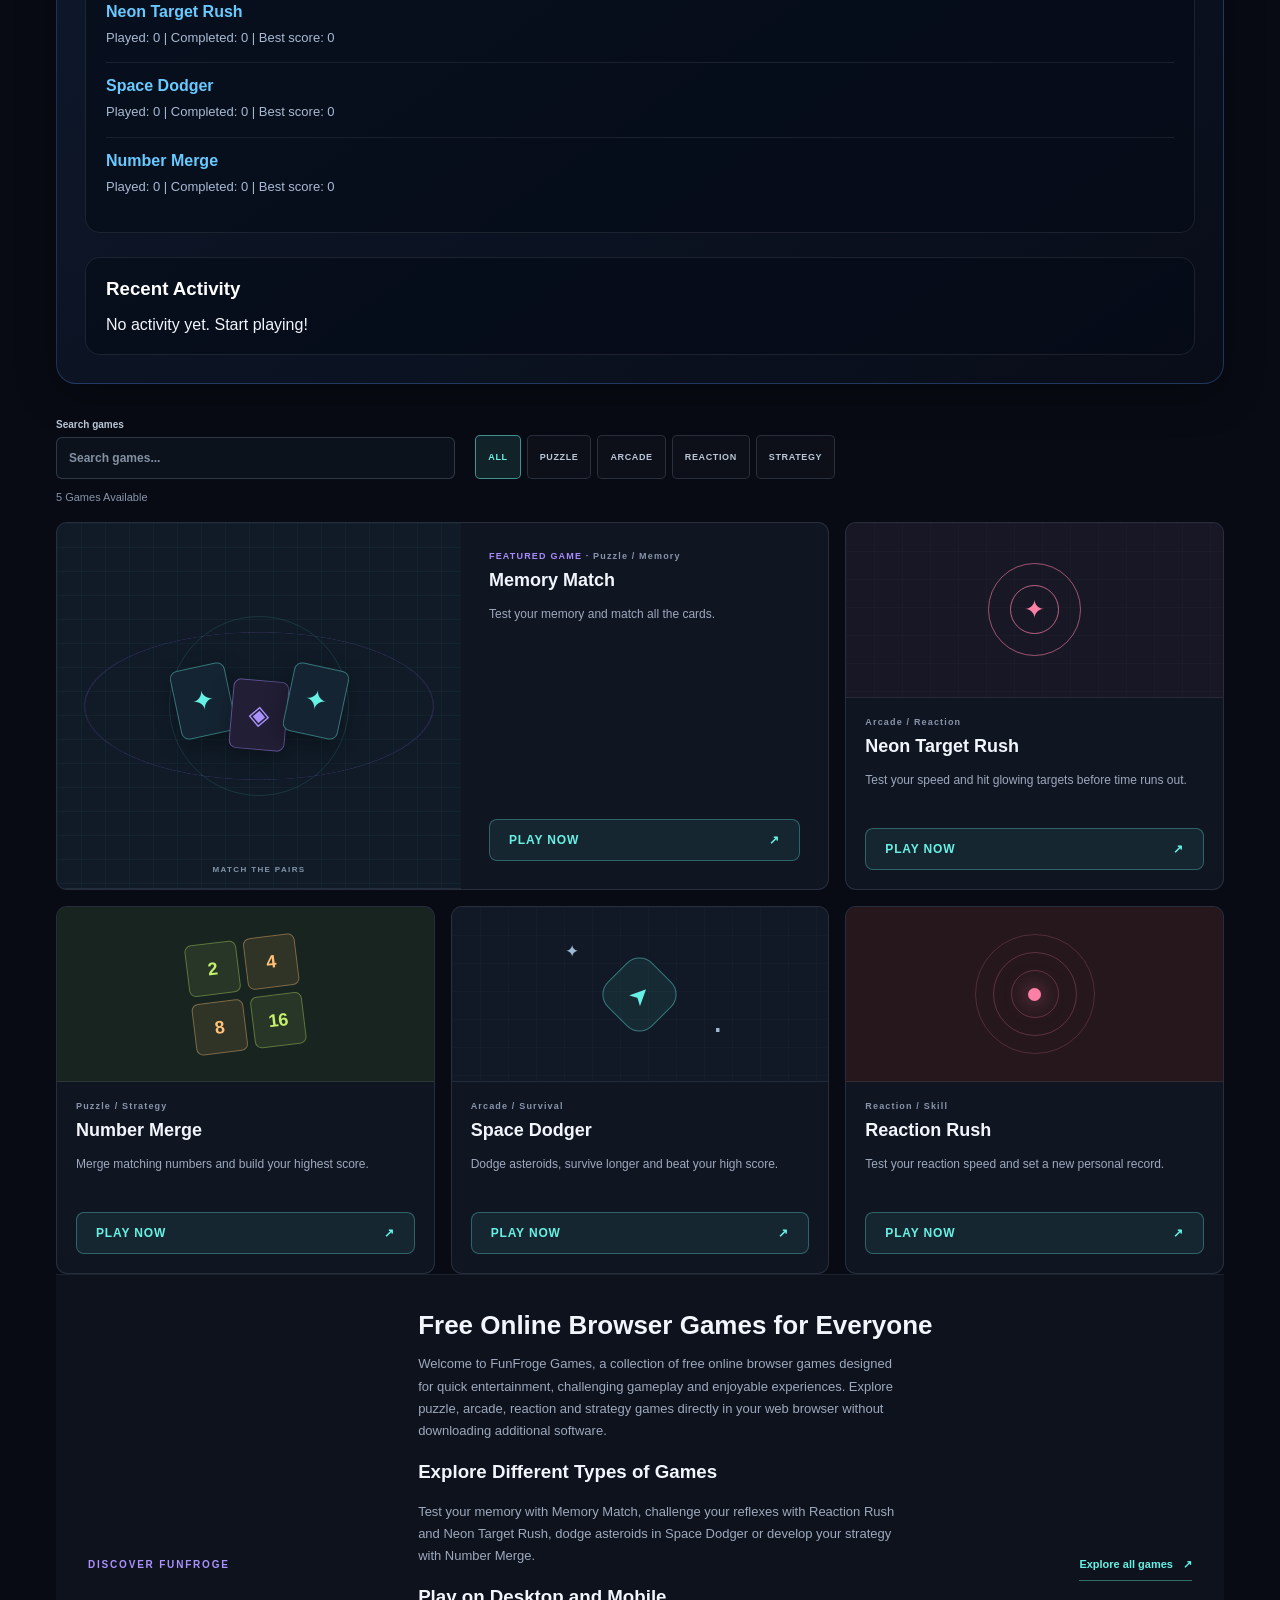
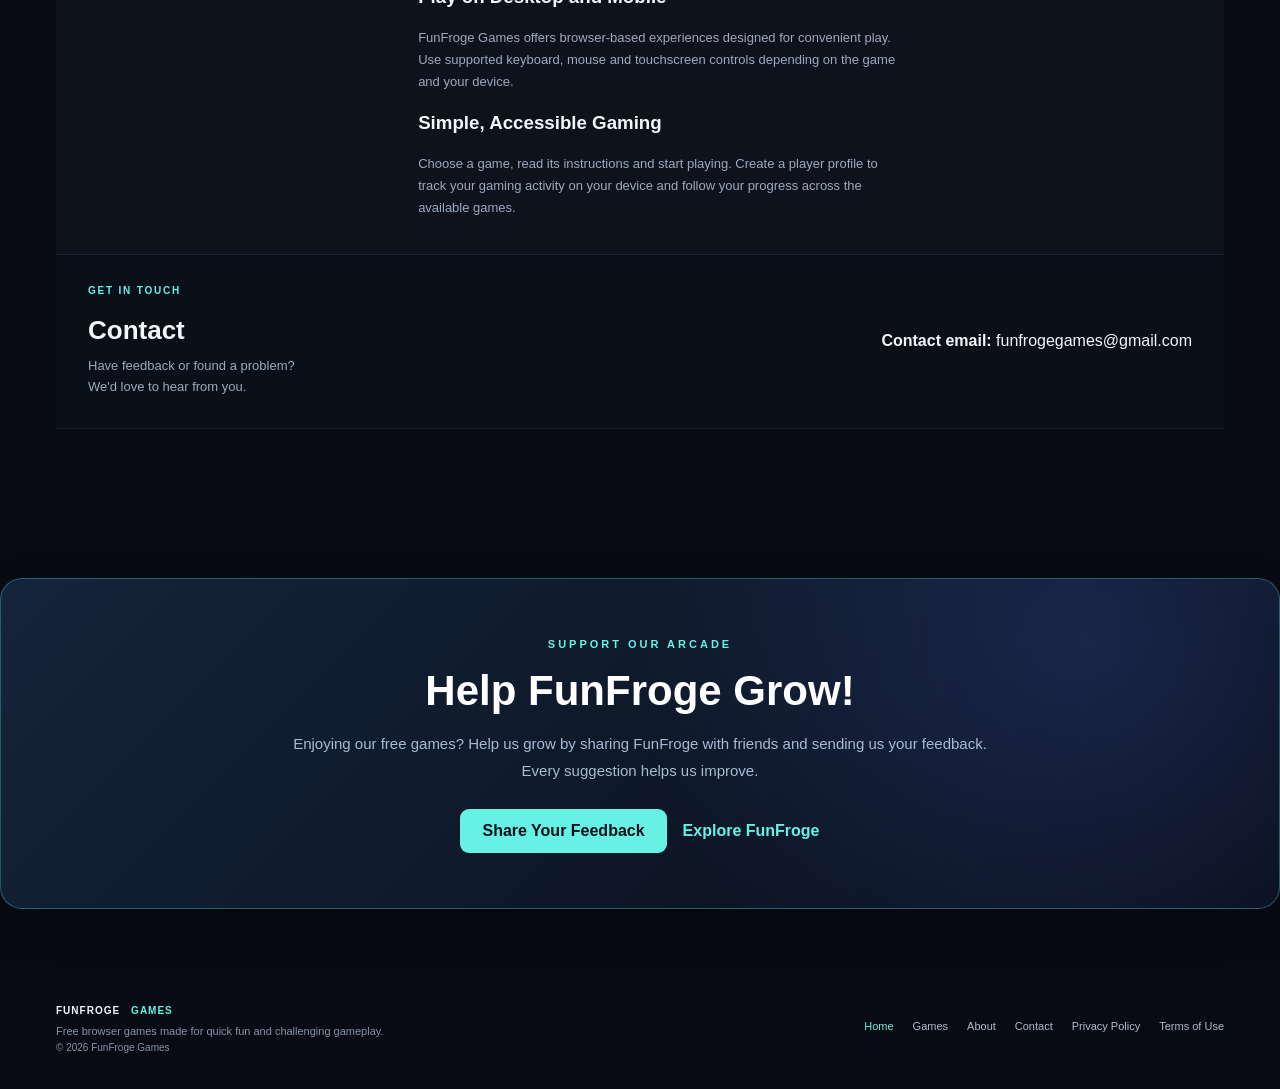
==== commit 4481afa0: "Add shared cookie consent and analytics controls" ====
--- a/Game Hub/index.html
+++ b/Game Hub/index.html
@@ -12,14 +12,8 @@
 	<title>FunFroge Games – Free Online Browser Games</title>
 	<link rel="stylesheet" href="style.css">
 	<script src="script.js" defer></script>
-<!-- Google tag (gtag.js) -->
-<script async src="https://www.googletagmanager.com/gtag/js?id=G-54RHV9042V"></script>
-<script>
-  window.dataLayer = window.dataLayer || [];
-  function gtag(){dataLayer.push(arguments);}
-  gtag('js', new Date());
-  gtag('config', 'G-54RHV9042V');
-</script></head>
+<script src="../cookie-consent.js" defer></script>
+</head>
 <body>
 	<header class="site-header" id="home" data-nav-section>
 		<a class="wordmark" href="#home" aria-label="FunFroge Games home">
